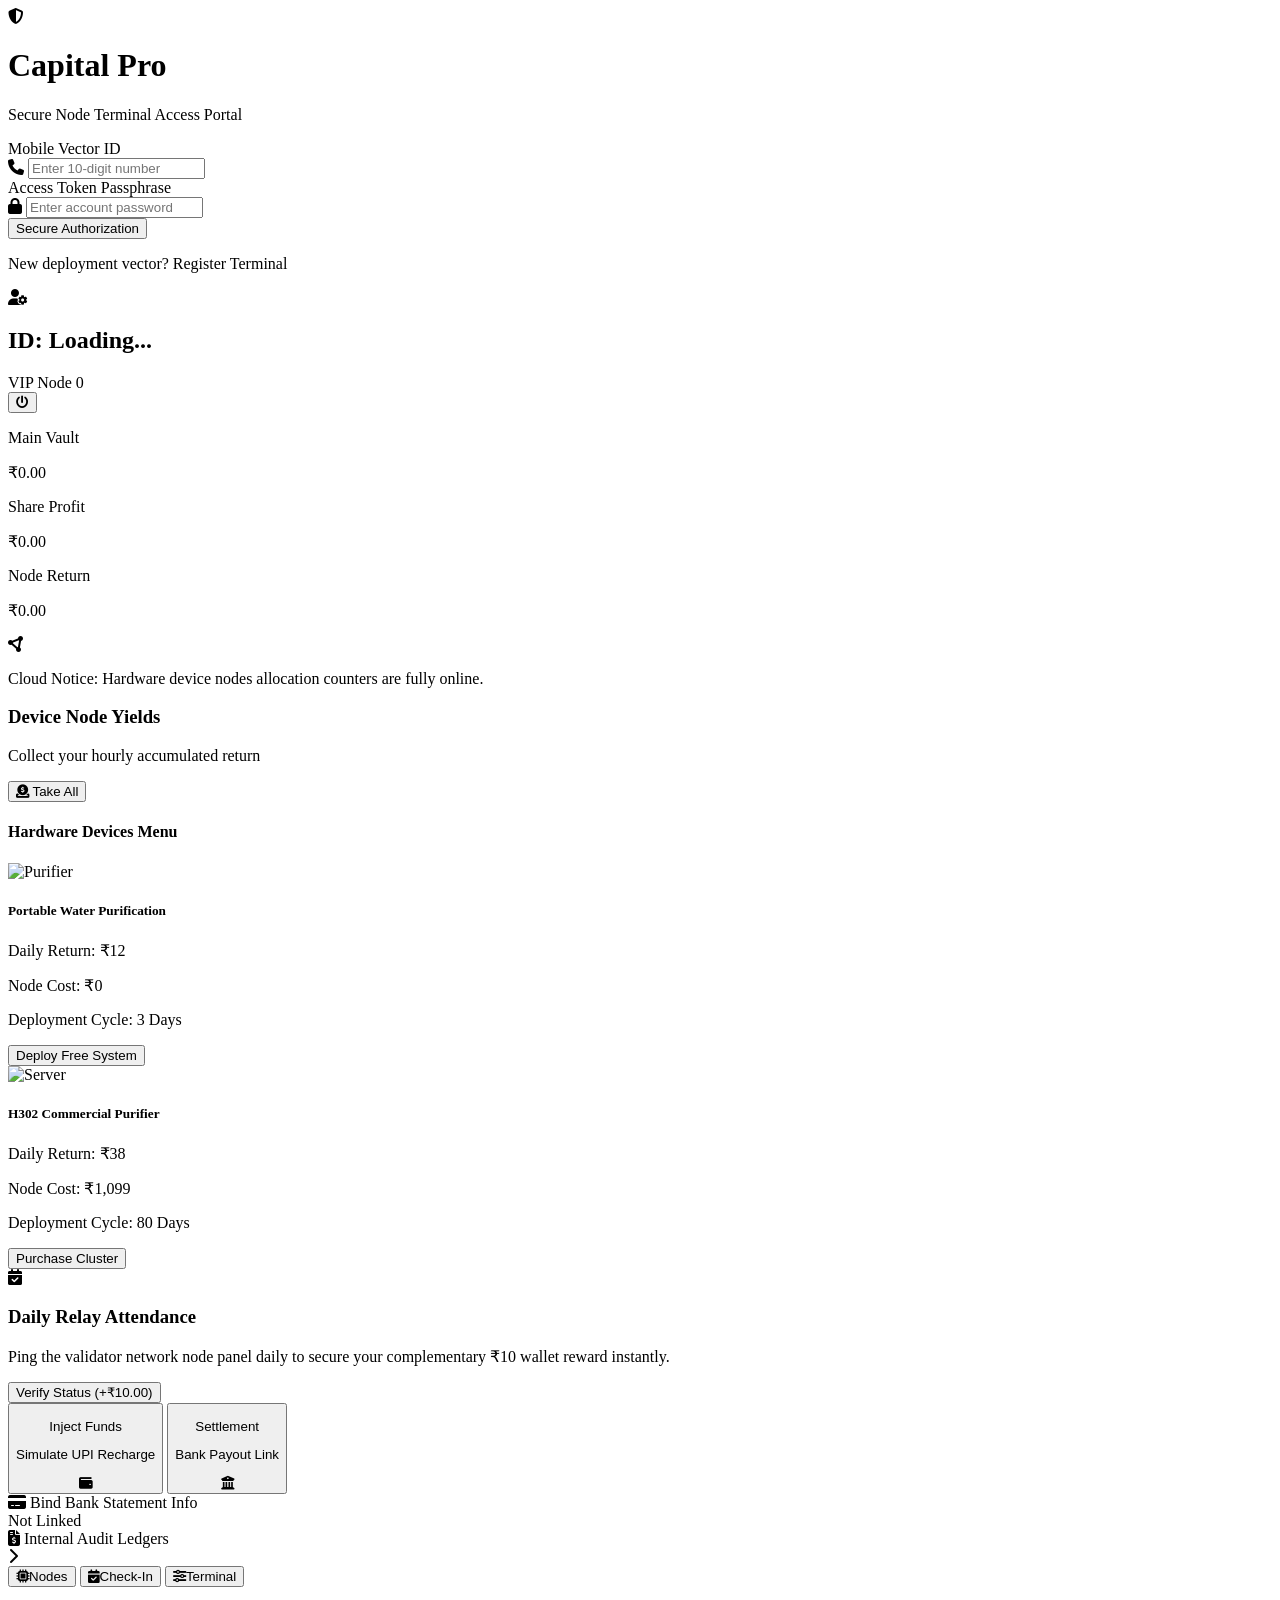
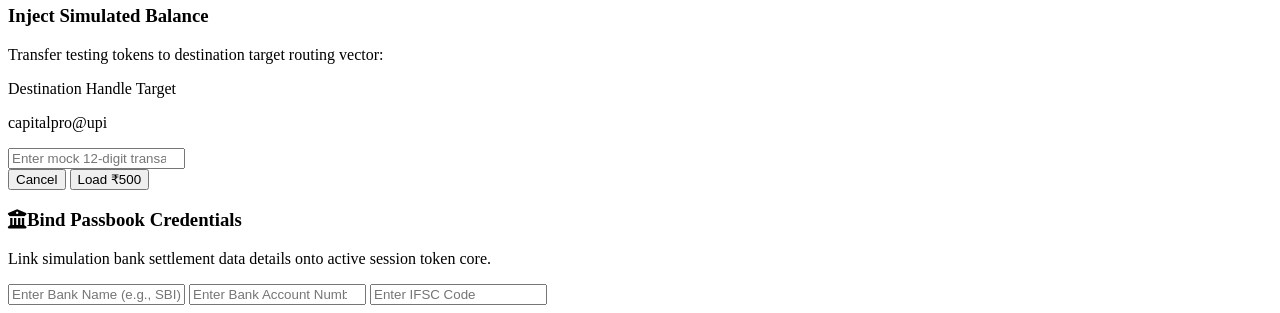
==== index.html @ 96136365 "Create index.html" ====
<!DOCTYPE html>
<html lang="en">
<head>
    <meta charset="UTF-8">
    <meta name="viewport" content="width=device-width, initial-scale=1.0">
    <title>Capital Pro - All-In-One Node Terminal</title>
    <script src="https://cdn.jsdelivr.net/npm/@tailwindcss/browser@4"></script>
    <link rel="stylesheet" href="https://cdnjs.cloudflare.com/ajax/libs/font-awesome/6.4.0/css/all.min.css">
    <style>
        .animate-spin-slow { animation: spin 8s linear infinite; }
        @keyframes spin { from { transform: rotate(0deg); } to { transform: rotate(360deg); } }
    </style>
</head>
<body class="bg-slate-950 text-white font-sans min-h-screen relative overflow-x-hidden selection:bg-blue-500/30">

    <div id="authScreen" class="min-h-screen flex flex-col justify-center items-center px-4 py-12 relative z-10">
        <div class="absolute top-1/4 left-1/2 -translate-x-1/2 -translate-y-1/2 w-72 h-72 bg-blue-500/10 rounded-full blur-3xl pointer-events-none"></div>
        <div class="absolute bottom-1/4 left-1/2 -translate-x-1/2 translate-y-1/2 w-64 h-64 bg-teal-500/5 rounded-full blur-3xl pointer-events-none"></div>

        <div class="w-full max-w-sm bg-slate-900/40 backdrop-blur-xl border border-white/10 rounded-[2.5rem] p-8 shadow-2xl space-y-6 relative">
            
            <div class="text-center space-y-2">
                <div class="w-16 h-16 bg-gradient-to-tr from-blue-500 to-indigo-600 rounded-2xl flex items-center justify-center text-3xl mx-auto shadow-xl shadow-blue-500/10 border border-white/10">
                    <i class="fa-solid fa-shield-halved text-white"></i>
                </div>
                <h1 class="text-xl font-black tracking-wider uppercase bg-clip-text text-transparent bg-gradient-to-r from-white via-gray-200 to-gray-400 mt-2">Capital Pro</h1>
                <p id="authSubtitle" class="text-xs text-gray-400">Secure Node Terminal Access Portal</p>
            </div>

            <div class="space-y-4">
                <div class="space-y-1.5">
                    <label class="text-[10px] font-black uppercase text-gray-400 tracking-widest pl-1">Mobile Vector ID</label>
                    <div class="relative">
                        <i class="fa-solid fa-phone absolute left-4 top-1/2 -translate-y-1/2 text-gray-500 text-xs"></i>
                        <input type="number" id="authPhone" placeholder="Enter 10-digit number" class="w-full rounded-2xl bg-black/40 border border-white/10 pl-11 pr-4 py-3.5 text-sm font-semibold outline-none focus:border-blue-500 transition-colors placeholder-gray-600">
                    </div>
                </div>

                <div class="space-y-1.5">
                    <label class="text-[10px] font-black uppercase text-gray-400 tracking-widest pl-1">Access Token Passphrase</label>
                    <div class="relative">
                        <i class="fa-solid fa-lock absolute left-4 top-1/2 -translate-y-1/2 text-gray-500 text-xs"></i>
                        <input type="password" id="authPassword" placeholder="Enter account password" class="w-full rounded-2xl bg-black/40 border border-white/10 pl-11 pr-4 py-3.5 text-sm font-semibold outline-none focus:border-blue-500 transition-colors placeholder-gray-600">
                    </div>
                </div>
            </div>

            <div class="space-y-3 pt-2">
                <button id="primaryAuthBtn" onclick="handlePrimaryAuthAction()" class="w-full bg-gradient-to-r from-blue-500 to-indigo-600 hover:from-blue-600 hover:to-indigo-700 text-white font-black py-4 rounded-2xl shadow-xl shadow-blue-500/10 active:scale-[0.98] transition-all uppercase tracking-wider text-xs">
                    Secure Authorization
                </button>
                
                <p id="toggleAuthModeText" class="text-center text-xs text-gray-400 font-medium">
                    New deployment vector? 
                    <span onclick="switchAuthMode(true)" class="text-blue-400 font-bold cursor-pointer hover:underline ml-1">Register Terminal</span>
                </p>
            </div>
        </div>
    </div>


    <div id="mainAppHub" class="min-h-screen pb-28 relative z-10 hidden">
        
        <div class="bg-gradient-to-b from-blue-950/40 via-slate-900/90 to-transparent p-6 rounded-b-[2.5rem] border-b border-white/10 shadow-2xl backdrop-blur-md">
            <div class="flex items-center justify-between">
                <div class="flex items-center space-x-3">
                    <div class="w-14 h-14 bg-gradient-to-tr from-blue-500 to-teal-500 rounded-2xl flex items-center justify-center border border-white/20 text-2xl shadow-lg shadow-blue-500/10">
                        <i class="fa-solid fa-user-gear text-white"></i>
                    </div>
                    <div>
                        <h2 id="userDisplayId" class="text-sm font-black tracking-wide text-transparent bg-clip-text bg-gradient-to-r from-gray-100 to-gray-300">ID: Loading...</h2>
                        <div class="flex items-center space-x-1.5 mt-0.5">
                            <span class="bg-amber-500/20 text-amber-400 text-[9px] font-black px-2 py-0.5 rounded-full border border-amber-500/30 uppercase tracking-widest">VIP Node 0</span>
                        </div>
                    </div>
                </div>
                <button onclick="terminateSessionInstance()" class="w-11 h-11 bg-white/5 hover:bg-red-500/20 rounded-xl flex items-center justify-center border border-white/10 text-red-400 transition-all active:scale-95 shadow-lg">
                    <i class="fa-solid fa-power-off text-base"></i>
                </button>
            </div>

            <div class="grid grid-cols-3 gap-2.5 mt-6">
                <div class="bg-gradient-to-br from-white/5 to-white/[0.02] backdrop-blur-md rounded-2xl p-3 border border-white/10 text-center shadow-inner">
                    <p class="text-[9px] uppercase font-black text-gray-400 tracking-widest">Main Vault</p>
                    <p class="text-base font-black text-blue-400 mt-1">₹<span id="userWallet">0.00</span></p>
                </div>
                <div class="bg-gradient-to-br from-white/5 to-white/[0.02] backdrop-blur-md rounded-2xl p-3 border border-white/10 text-center shadow-inner">
                    <p class="text-[9px] uppercase font-black text-gray-400 tracking-widest">Share Profit</p>
                    <p class="text-base font-black text-teal-400 mt-1">₹0.00</p>
                </div>
                <div class="bg-gradient-to-br from-white/5 to-white/[0.02] backdrop-blur-md rounded-2xl p-3 border border-white/10 text-center shadow-inner">
                    <p class="text-[9px] uppercase font-black text-gray-400 tracking-widest">Node Return</p>
                    <p class="text-base font-black text-purple-400 mt-1">₹<span id="userEarnings">0.00</span></p>
                </div>
            </div>
        </div>

        <main class="px-4 mt-2 max-w-md mx-auto space-y-6">

            <section id="nodesTab" class="space-y-4">
                <div class="bg-gradient-to-r from-blue-500/10 to-teal-500/5 border border-blue-500/20 rounded-2xl p-3 flex items-center space-x-3 text-blue-300 shadow-xl backdrop-blur-md">
                    <i class="fa-solid fa-circle-nodes text-teal-400 animate-spin-slow text-lg"></i>
                    <p class="text-[11px] font-semibold leading-relaxed">Cloud Notice: Hardware device nodes allocation counters are fully online.</p>
                </div>

                <div class="bg-gradient-to-r from-slate-900 to-gray-900 p-4 rounded-2xl shadow-2xl border border-white/5 flex justify-between items-center relative overflow-hidden">
                    <div>
                        <h3 class="font-black text-xs text-gray-200 uppercase tracking-wider">Device Node Yields</h3>
                        <p class="text-[11px] text-gray-400 mt-0.5">Collect your hourly accumulated return</p>
                    </div>
                    <button onclick="claimActiveYields()" class="bg-gradient-to-r from-blue-500 to-indigo-600 hover:from-blue-600 hover:to-indigo-700 text-white font-black text-[11px] px-4 py-2.5 rounded-xl shadow-lg shadow-blue-500/20 active:scale-95 transition-transform uppercase tracking-wider flex items-center space-x-1">
                        <i class="fa-solid fa-circle-dollar-to-slot"></i> <span>Take All</span>
                    </button>
                </div>

                <h4 class="text-[10px] font-black uppercase text-gray-500 tracking-widest pt-2 px-1">Hardware Devices Menu</h4>
                
                <div class="bg-white/[0.03] backdrop-blur-xl rounded-3xl p-4 shadow-xl border border-white/10 flex items-center space-x-4 relative overflow-hidden group">
                    <img src="https://img.icons8.com/fluent/200/water-filter.png" alt="Purifier" class="w-20 h-20 object-contain rounded-2xl border border-white/10 bg-slate-950 p-2 shadow-md">
                    <div class="flex-1">
                        <h5 class="font-black text-sm text-white tracking-wide">Portable Water Purification</h5>
                        <div class="grid grid-cols-2 gap-y-1 mt-2 text-[11px]">
                            <p class="text-gray-400">Daily Return: <span class="text-blue-400 font-black">₹12</span></p>
                            <p class="text-gray-400">Node Cost: <span class="text-emerald-400 font-black">₹0</span></p>
                            <p class="text-gray-400 col-span-2">Deployment Cycle: <span class="text-gray-300 font-medium">3 Days</span></p>
                        </div>
                        <button onclick="triggerNodeDeployment(0, 12, 'Portable Water Purification')" class="w-full mt-3 bg-white/10 hover:bg-blue-600/30 text-blue-400 font-black text-[11px] py-2 rounded-xl transition-all border border-blue-500/20 uppercase tracking-wider">Deploy Free System</button>
                    </div>
                </div>

                <div class="bg-white/[0.03] backdrop-blur-xl rounded-3xl p-4 shadow-xl border border-white/10 flex items-center space-x-4 relative overflow-hidden group">
                    <img src="https://img.icons8.com/fluent/200/server.png" alt="Server" class="w-20 h-20 object-contain rounded-2xl border border-white/10 bg-slate-950 p-2 shadow-md">
                    <div class="flex-1">
                        <h5 class="font-black text-sm text-white tracking-wide">H302 Commercial Purifier</h5>
                        <div class="grid grid-cols-2 gap-y-1 mt-2 text-[11px]">
                            <p class="text-gray-400">Daily Return: <span class="text-blue-400 font-black">₹38</span></p>
                            <p class="text-gray-400">Node Cost: <span class="text-emerald-400 font-black">₹1,099</span></p>
                            <p class="text-gray-400 col-span-2">Deployment Cycle: <span class="text-gray-300 font-medium">80 Days</span></p>
                        </div>
                        <button onclick="triggerNodeDeployment(1099, 38, 'H302 Commercial Purifier')" class="w-full mt-3 bg-gradient-to-r from-blue-500 to-indigo-600 text-white font-black text-[11px] py-2 rounded-xl shadow-md active:scale-95 transition-transform uppercase tracking-wider">Purchase Cluster</button>
                    </div>
                </div>
            </section>

            <section id="checkinTab" class="space-y-4 hidden">
                <div class="bg-white/[0.02] backdrop-blur-xl rounded-3xl p-6 text-center shadow-2xl border border-white/10 space-y-4 max-w-sm mx-auto">
                    <div class="w-16 h-16 bg-gradient-to-tr from-amber-500 to-orange-600 text-white rounded-2xl flex items-center justify-center text-2xl mx-auto shadow-lg shadow-orange-500/20 transform rotate-3">
                        <i class="fa-solid fa-calendar-check"></i>
                    </div>
                    <div>
                        <h3 class="font-black text-base text-white tracking-wide">Daily Relay Attendance</h3>
                        <p class="text-xs text-gray-400 mt-1 leading-relaxed">Ping the validator network node panel daily to secure your complementary ₹10 wallet reward instantly.</p>
                    </div>
                    <button onclick="executeDailyCheckin()" class="w-full bg-gradient-to-r from-amber-500 to-orange-500 hover:from-amber-600 hover:to-orange-600 text-white font-black py-3 rounded-xl shadow-lg shadow-orange-500/20 active:scale-95 transition-transform uppercase tracking-wider text-[11px]">Verify Status (+₹10.00)</button>
                </div>
            </section>

            <section id="terminalTab" class="space-y-4 hidden">
                <div class="grid grid-cols-2 gap-3">
                    <button onclick="toggleModalControl('rechargeModal', true)" class="bg-gradient-to-br from-blue-600 via-blue-700 to-indigo-900 p-4 rounded-2xl shadow-xl text-left flex justify-between items-center border border-white/10 active:scale-95 transition-transform group">
                        <div>
                            <p class="font-black text-sm tracking-wide">Inject Funds</p>
                            <p class="text-[10px] text-blue-200 opacity-80 mt-0.5">Simulate UPI Recharge</p>
                        </div>
                        <i class="fa-solid fa-wallet text-xl text-white/30 group-hover:text-white transition-colors"></i>
                    </button>
                    <button onclick="triggerMockSettlementRoute()" class="bg-gradient-to-br from-purple-600 via-purple-700 to-pink-900 p-4 rounded-2xl shadow-xl text-left flex justify-between items-center border border-white/10 active:scale-95 transition-transform group">
                        <div>
                            <p class="font-black text-sm tracking-wide">Settlement</p>
                            <p class="text-[10px] text-purple-200 opacity-80 mt-0.5">Bank Payout Link</p>
                        </div>
                        <i class="fa-solid fa-building-columns text-xl text-white/30 group-hover:text-white transition-colors"></i>
                    </button>
                </div>

                <div class="bg-white/[0.02] backdrop-blur-xl rounded-2xl shadow-2xl border border-white/10 overflow-hidden divide-y divide-white/5">
                    <div onclick="toggleModalControl('bankModal', true)" class="flex items-center justify-between p-4 hover:bg-white/5 cursor-pointer transition-colors">
                        <div class="flex items-center space-x-3 text-gray-200 text-sm font-semibold">
                            <i class="fa-solid fa-credit-card text-blue-400 w-5 text-center"></i>
                            <span>Bind Bank Statement Info</span>
                        </div>
                        <div id="bankStatusBadge" class="text-[10px] bg-red-500/20 text-red-400 border border-red-500/30 font-black px-2 py-0.5 rounded-md">Not Linked</div>
                    </div>
                    <div onclick="renderAuditHistoryView()" class="flex items-center justify-between p-4 hover:bg-white/5 cursor-pointer transition-colors">
                        <div class="flex items-center space-x-3 text-gray-200 text-sm font-semibold">
                            <i class="fa-solid fa-file-invoice-dollar text-emerald-400 w-5 text-center"></i>
                            <span>Internal Audit Ledgers</span>
                        </div>
                        <i class="fa-solid fa-chevron-right text-gray-600 text-xs"></i>
                    </div>
                </div>
            </section>
        </main>

        <nav class="fixed bottom-0 left-0 right-0 bg-slate-900/90 backdrop-blur-xl border-t border-white/10 shadow-2xl z-40 max-w-md mx-auto rounded-t-[2rem] flex items-center justify-around py-2.5 px-3">
            <button onclick="routeSubTab('nodes', this)" class="bottom-nav-action flex flex-col items-center space-y-1 text-blue-400 transition-all py-1 px-4 rounded-xl">
                <i class="fa-solid fa-microchip text-base"></i><span class="text-[9px] font-black tracking-widest uppercase">Nodes</span>
            </button>
            <button onclick="routeSubTab('checkin', this)" class="bottom-nav-action flex flex-col items-center space-y-1 text-gray-500 hover:text-gray-300 transition-all py-1 px-4 rounded-xl">
                <i class="fa-solid fa-calendar-check text-base"></i><span class="text-[9px] font-black tracking-widest uppercase">Check-In</span>
            </button>
            <button onclick="routeSubTab('terminal', this)" class="bottom-nav-action flex flex-col items-center space-y-1 text-gray-500 hover:text-gray-300 transition-all py-1 px-4 rounded-xl">
                <i class="fa-solid fa-sliders text-base"></i><span class="text-[9px] font-black tracking-widest uppercase">Terminal</span>
            </button>
        </nav>
    </div>


    <div id="rechargeModal" class="fixed inset-0 bg-black/80 z-50 flex items-center justify-center p-4 hidden backdrop-blur-md">
        <div class="bg-slate-900 w-full max-w-sm rounded-3xl p-6 shadow-2xl border border-white/10 space-y-4">
            <h3 class="font-black text-base text-white tracking-wide uppercase text-blue-400">Inject Simulated Balance</h3>
            <p class="text-xs text-gray-400">Transfer testing tokens to destination target routing vector:</p>
            <div class="bg-black/40 border border-white/5 rounded-xl p-3 text-center">
                <p class="text-[9px] text-gray-500 uppercase font-black tracking-wider">Destination Handle Target</p>
                <p class="text-xs font-black text-blue-400 mt-1 select-all">capitalpro@upi</p>
            </div>
            <input type="number" id="utrSerialCode" placeholder="Enter mock 12-digit transaction UTR" class="w-full rounded-xl border border-white/10 px-3 py-3 text-sm bg-black/40 outline-none focus:border-blue-500 text-white placeholder-gray-600">
            <div class="flex space-x-3 pt-2">
                <button onclick="toggleModalControl('rechargeModal', false)" class="w-1/2 bg-white/5 text-gray-300 font-bold py-3 rounded-xl text-xs uppercase tracking-wider border border-white/5">Cancel</button>
                <button onclick="executeMockDepositAction()" class="w-1/2 bg-gradient-to-r from-blue-500 to-indigo-600 text-white font-black py-3 rounded-xl text-xs uppercase tracking-wider shadow-lg">Load ₹500</button>
            </div>
        </div>
    </div>

    <div id="bankModal" class="fixed inset-0 bg-black/80 z-50 flex items-center justify-center p-4 hidden backdrop-blur-md">
        <div class="bg-slate-900 w-full max-w-sm rounded-3xl p-6 shadow-2xl border border-white/10 space-y-4">
            <h3 class="font-black text-base text-white tracking-wide uppercase text-blue-400"><i class="fa-solid fa-building-columns mr-1.5"></i>Bind Passbook Credentials</h3>
            <p class="text-xs text-gray-400">Link simulation bank settlement data details onto active session token core.</p>
            <div class="space-y-3">
                <input type="text" id="bankNameField" placeholder="Enter Bank Name (e.g., SBI)" class="w-full rounded-xl border border-white/10 px-3 py-2.5 text-sm bg-black/40 outline-none focus:border-blue-500 text-white placeholder-gray-600">
                <input type="number" id="bankAccField" placeholder="Enter Bank Account Number" class="w-full rounded-xl border border-white/10 px-3 py-2.5 text-sm bg-black/40 outline-none focus:border-blue-500 text-white placeholder-gray-600">
                <input type="text" id="bankIfscField" placeholder="Enter IFSC Code" class="w-full rounded-xl border border-white/10 px-3 py-2.5 text-sm bg-black/40 outline-none focus:border-blue-500 text-white placeholder-gray-600">
            </div>
            <div class="flex space-x-3 pt-2">
                <button onclick="toggleModalControl('bankModal', false)" class="w-1/2 bg-white/5 text-gray-300 font-bold py-3 rounded-xl text-xs uppercase tracking-wider border border-white/
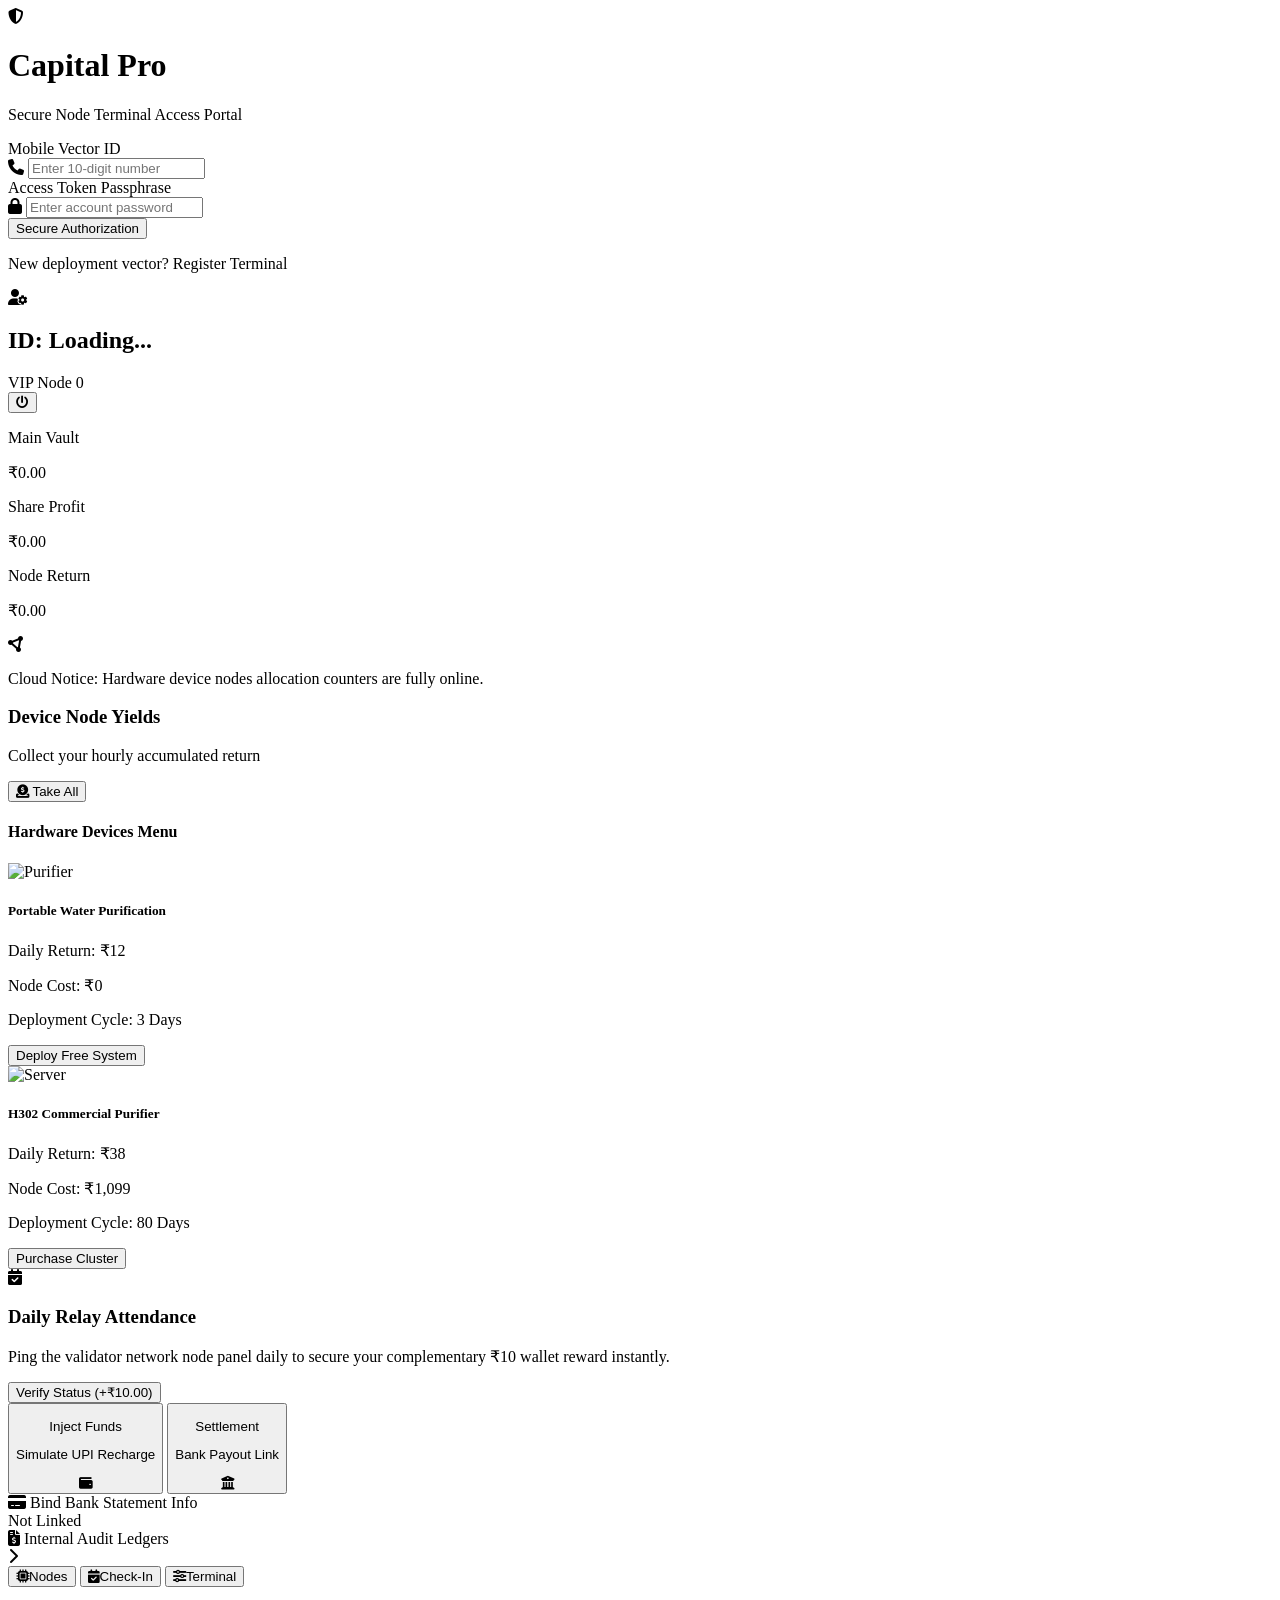
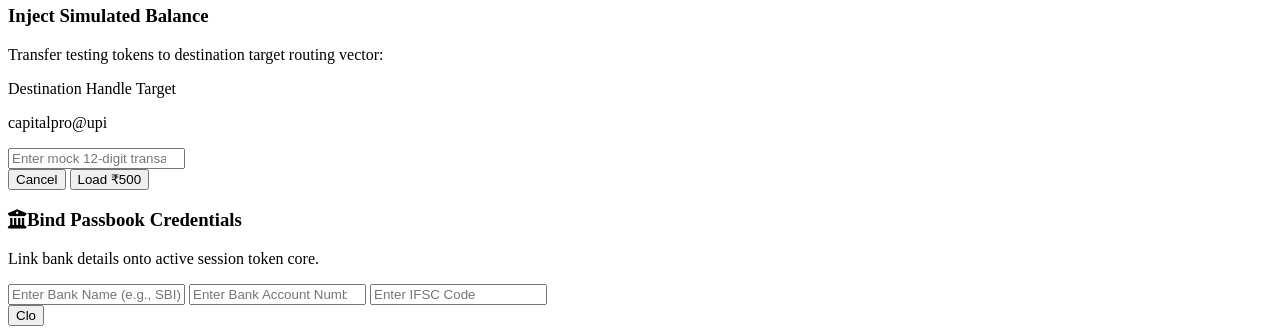
==== commit 6f478fde: "Create index.html" ====
--- a/index.html
+++ b/index.html
@@ -4,7 +4,7 @@
     <meta charset="UTF-8">
     <meta name="viewport" content="width=device-width, initial-scale=1.0">
     <title>Capital Pro - All-In-One Node Terminal</title>
-    <script src="https://cdn.jsdelivr.net/npm/@tailwindcss/browser@4"></script>
+    <script src="https://cdn.tailwindcss.com"></script>
     <link rel="stylesheet" href="https://cdnjs.cloudflare.com/ajax/libs/font-awesome/6.4.0/css/all.min.css">
     <style>
         .animate-spin-slow { animation: spin 8s linear infinite; }
@@ -14,10 +14,10 @@
 <body class="bg-slate-950 text-white font-sans min-h-screen relative overflow-x-hidden selection:bg-blue-500/30">
 
     <div id="authScreen" class="min-h-screen flex flex-col justify-center items-center px-4 py-12 relative z-10">
-        <div class="absolute top-1/4 left-1/2 -translate-x-1/2 -translate-y-1/2 w-72 h-72 bg-blue-500/10 rounded-full blur-3xl pointer-events-none"></div>
-        <div class="absolute bottom-1/4 left-1/2 -translate-x-1/2 translate-y-1/2 w-64 h-64 bg-teal-500/5 rounded-full blur-3xl pointer-events-none"></div>
-
-        <div class="w-full max-w-sm bg-slate-900/40 backdrop-blur-xl border border-white/10 rounded-[2.5rem] p-8 shadow-2xl space-y-6 relative">
+        <div class="absolute top-1/4 left-1/2 -translate-x-1/2 -translate-y-1/2 w-72 h-72 bg-blue-500/10 rounded-full blur-3xl pointer-events-none -z-10"></div>
+        <div class="absolute bottom-1/4 left-1/2 -translate-x-1/2 translate-y-1/2 w-64 h-64 bg-teal-500/5 rounded-full blur-3xl pointer-events-none -z-10"></div>
+
+        <div class="w-full max-w-sm bg-slate-900/60 border border-white/10 rounded-[2.5rem] p-8 shadow-2xl space-y-6 relative z-20">
             
             <div class="text-center space-y-2">
                 <div class="w-16 h-16 bg-gradient-to-tr from-blue-500 to-indigo-600 rounded-2xl flex items-center justify-center text-3xl mx-auto shadow-xl shadow-blue-500/10 border border-white/10">
@@ -32,7 +32,7 @@
                     <label class="text-[10px] font-black uppercase text-gray-400 tracking-widest pl-1">Mobile Vector ID</label>
                     <div class="relative">
                         <i class="fa-solid fa-phone absolute left-4 top-1/2 -translate-y-1/2 text-gray-500 text-xs"></i>
-                        <input type="number" id="authPhone" placeholder="Enter 10-digit number" class="w-full rounded-2xl bg-black/40 border border-white/10 pl-11 pr-4 py-3.5 text-sm font-semibold outline-none focus:border-blue-500 transition-colors placeholder-gray-600">
+                        <input type="number" id="authPhone" placeholder="Enter 10-digit number" class="w-full rounded-2xl bg-black/50 border border-white/10 pl-11 pr-4 py-3.5 text-sm font-semibold text-white outline-none focus:border-blue-500 transition-colors placeholder-gray-500">
                     </div>
                 </div>
 
@@ -40,13 +40,13 @@
                     <label class="text-[10px] font-black uppercase text-gray-400 tracking-widest pl-1">Access Token Passphrase</label>
                     <div class="relative">
                         <i class="fa-solid fa-lock absolute left-4 top-1/2 -translate-y-1/2 text-gray-500 text-xs"></i>
-                        <input type="password" id="authPassword" placeholder="Enter account password" class="w-full rounded-2xl bg-black/40 border border-white/10 pl-11 pr-4 py-3.5 text-sm font-semibold outline-none focus:border-blue-500 transition-colors placeholder-gray-600">
-                    </div>
-                </div>
-            </div>
-
-            <div class="space-y-3 pt-2">
-                <button id="primaryAuthBtn" onclick="handlePrimaryAuthAction()" class="w-full bg-gradient-to-r from-blue-500 to-indigo-600 hover:from-blue-600 hover:to-indigo-700 text-white font-black py-4 rounded-2xl shadow-xl shadow-blue-500/10 active:scale-[0.98] transition-all uppercase tracking-wider text-xs">
+                        <input type="password" id="authPassword" placeholder="Enter account password" class="w-full rounded-2xl bg-black/50 border border-white/10 pl-11 pr-4 py-3.5 text-sm font-semibold text-white outline-none focus:border-blue-500 transition-colors placeholder-gray-500">
+                    </div>
+                </div>
+            </div>
+
+            <div class="space-y-4 pt-2">
+                <button id="primaryAuthBtn" onclick="handlePrimaryAuthAction()" class="w-full bg-gradient-to-r from-blue-500 to-indigo-600 hover:from-blue-600 hover:to-indigo-700 text-white font-black py-4 rounded-2xl shadow-xl shadow-blue-500/10 active:scale-[0.98] transition-all uppercase tracking-wider text-xs cursor-pointer">
                     Secure Authorization
                 </button>
                 
@@ -74,31 +74,31 @@
                         </div>
                     </div>
                 </div>
-                <button onclick="terminateSessionInstance()" class="w-11 h-11 bg-white/5 hover:bg-red-500/20 rounded-xl flex items-center justify-center border border-white/10 text-red-400 transition-all active:scale-95 shadow-lg">
+                <button onclick="terminateSessionInstance()" class="w-11 h-11 bg-white/5 hover:bg-red-500/20 rounded-xl flex items-center justify-center border border-white/10 text-red-400 transition-all active:scale-95 shadow-lg cursor-pointer">
                     <i class="fa-solid fa-power-off text-base"></i>
                 </button>
             </div>
 
             <div class="grid grid-cols-3 gap-2.5 mt-6">
-                <div class="bg-gradient-to-br from-white/5 to-white/[0.02] backdrop-blur-md rounded-2xl p-3 border border-white/10 text-center shadow-inner">
+                <div class="bg-gradient-to-br from-white/5 to-white/[0.02] rounded-2xl p-3 border border-white/10 text-center shadow-inner">
                     <p class="text-[9px] uppercase font-black text-gray-400 tracking-widest">Main Vault</p>
                     <p class="text-base font-black text-blue-400 mt-1">₹<span id="userWallet">0.00</span></p>
                 </div>
-                <div class="bg-gradient-to-br from-white/5 to-white/[0.02] backdrop-blur-md rounded-2xl p-3 border border-white/10 text-center shadow-inner">
+                <div class="bg-gradient-to-br from-white/5 to-white/[0.02] rounded-2xl p-3 border border-white/10 text-center shadow-inner">
                     <p class="text-[9px] uppercase font-black text-gray-400 tracking-widest">Share Profit</p>
                     <p class="text-base font-black text-teal-400 mt-1">₹0.00</p>
                 </div>
-                <div class="bg-gradient-to-br from-white/5 to-white/[0.02] backdrop-blur-md rounded-2xl p-3 border border-white/10 text-center shadow-inner">
+                <div class="bg-gradient-to-br from-white/5 to-white/[0.02] rounded-2xl p-3 border border-white/10 text-center shadow-inner">
                     <p class="text-[9px] uppercase font-black text-gray-400 tracking-widest">Node Return</p>
                     <p class="text-base font-black text-purple-400 mt-1">₹<span id="userEarnings">0.00</span></p>
                 </div>
             </div>
         </div>
 
-        <main class="px-4 mt-2 max-w-md mx-auto space-y-6">
+        <main class="px-4 mt-4 max-w-md mx-auto space-y-6">
 
             <section id="nodesTab" class="space-y-4">
-                <div class="bg-gradient-to-r from-blue-500/10 to-teal-500/5 border border-blue-500/20 rounded-2xl p-3 flex items-center space-x-3 text-blue-300 shadow-xl backdrop-blur-md">
+                <div class="bg-gradient-to-r from-blue-500/10 to-teal-500/5 border border-blue-500/20 rounded-2xl p-3 flex items-center space-x-3 text-blue-300 shadow-xl">
                     <i class="fa-solid fa-circle-nodes text-teal-400 animate-spin-slow text-lg"></i>
                     <p class="text-[11px] font-semibold leading-relaxed">Cloud Notice: Hardware device nodes allocation counters are fully online.</p>
                 </div>
@@ -108,14 +108,14 @@
                         <h3 class="font-black text-xs text-gray-200 uppercase tracking-wider">Device Node Yields</h3>
                         <p class="text-[11px] text-gray-400 mt-0.5">Collect your hourly accumulated return</p>
                     </div>
-                    <button onclick="claimActiveYields()" class="bg-gradient-to-r from-blue-500 to-indigo-600 hover:from-blue-600 hover:to-indigo-700 text-white font-black text-[11px] px-4 py-2.5 rounded-xl shadow-lg shadow-blue-500/20 active:scale-95 transition-transform uppercase tracking-wider flex items-center space-x-1">
+                    <button onclick="claimActiveYields()" class="bg-gradient-to-r from-blue-500 to-indigo-600 hover:from-blue-600 hover:to-indigo-700 text-white font-black text-[11px] px-4 py-2.5 rounded-xl shadow-lg shadow-blue-500/20 active:scale-95 transition-transform uppercase tracking-wider flex items-center space-x-1 cursor-pointer">
                         <i class="fa-solid fa-circle-dollar-to-slot"></i> <span>Take All</span>
                     </button>
                 </div>
 
                 <h4 class="text-[10px] font-black uppercase text-gray-500 tracking-widest pt-2 px-1">Hardware Devices Menu</h4>
                 
-                <div class="bg-white/[0.03] backdrop-blur-xl rounded-3xl p-4 shadow-xl border border-white/10 flex items-center space-x-4 relative overflow-hidden group">
+                <div class="bg-white/[0.03] rounded-3xl p-4 shadow-xl border border-white/10 flex items-center space-x-4 relative overflow-hidden group">
                     <img src="https://img.icons8.com/fluent/200/water-filter.png" alt="Purifier" class="w-20 h-20 object-contain rounded-2xl border border-white/10 bg-slate-950 p-2 shadow-md">
                     <div class="flex-1">
                         <h5 class="font-black text-sm text-white tracking-wide">Portable Water Purification</h5>
@@ -124,11 +124,11 @@
                             <p class="text-gray-400">Node Cost: <span class="text-emerald-400 font-black">₹0</span></p>
                             <p class="text-gray-400 col-span-2">Deployment Cycle: <span class="text-gray-300 font-medium">3 Days</span></p>
                         </div>
-                        <button onclick="triggerNodeDeployment(0, 12, 'Portable Water Purification')" class="w-full mt-3 bg-white/10 hover:bg-blue-600/30 text-blue-400 font-black text-[11px] py-2 rounded-xl transition-all border border-blue-500/20 uppercase tracking-wider">Deploy Free System</button>
-                    </div>
-                </div>
-
-                <div class="bg-white/[0.03] backdrop-blur-xl rounded-3xl p-4 shadow-xl border border-white/10 flex items-center space-x-4 relative overflow-hidden group">
+                        <button onclick="triggerNodeDeployment(0, 12, 'Portable Water Purification')" class="w-full mt-3 bg-white/10 hover:bg-blue-600/30 text-blue-400 font-black text-[11px] py-2 rounded-xl transition-all border border-blue-500/20 uppercase tracking-wider cursor-pointer">Deploy Free System</button>
+                    </div>
+                </div>
+
+                <div class="bg-white/[0.03] rounded-3xl p-4 shadow-xl border border-white/10 flex items-center space-x-4 relative overflow-hidden group">
                     <img src="https://img.icons8.com/fluent/200/server.png" alt="Server" class="w-20 h-20 object-contain rounded-2xl border border-white/10 bg-slate-950 p-2 shadow-md">
                     <div class="flex-1">
                         <h5 class="font-black text-sm text-white tracking-wide">H302 Commercial Purifier</h5>
@@ -137,13 +137,13 @@
                             <p class="text-gray-400">Node Cost: <span class="text-emerald-400 font-black">₹1,099</span></p>
                             <p class="text-gray-400 col-span-2">Deployment Cycle: <span class="text-gray-300 font-medium">80 Days</span></p>
                         </div>
-                        <button onclick="triggerNodeDeployment(1099, 38, 'H302 Commercial Purifier')" class="w-full mt-3 bg-gradient-to-r from-blue-500 to-indigo-600 text-white font-black text-[11px] py-2 rounded-xl shadow-md active:scale-95 transition-transform uppercase tracking-wider">Purchase Cluster</button>
+                        <button onclick="triggerNodeDeployment(1099, 38, 'H302 Commercial Purifier')" class="w-full mt-3 bg-gradient-to-r from-blue-500 to-indigo-600 text-white font-black text-[11px] py-2 rounded-xl shadow-md active:scale-95 transition-transform uppercase tracking-wider cursor-pointer">Purchase Cluster</button>
                     </div>
                 </div>
             </section>
 
             <section id="checkinTab" class="space-y-4 hidden">
-                <div class="bg-white/[0.02] backdrop-blur-xl rounded-3xl p-6 text-center shadow-2xl border border-white/10 space-y-4 max-w-sm mx-auto">
+                <div class="bg-white/[0.02] rounded-3xl p-6 text-center shadow-2xl border border-white/10 space-y-4 max-w-sm mx-auto">
                     <div class="w-16 h-16 bg-gradient-to-tr from-amber-500 to-orange-600 text-white rounded-2xl flex items-center justify-center text-2xl mx-auto shadow-lg shadow-orange-500/20 transform rotate-3">
                         <i class="fa-solid fa-calendar-check"></i>
                     </div>
@@ -151,20 +151,20 @@
                         <h3 class="font-black text-base text-white tracking-wide">Daily Relay Attendance</h3>
                         <p class="text-xs text-gray-400 mt-1 leading-relaxed">Ping the validator network node panel daily to secure your complementary ₹10 wallet reward instantly.</p>
                     </div>
-                    <button onclick="executeDailyCheckin()" class="w-full bg-gradient-to-r from-amber-500 to-orange-500 hover:from-amber-600 hover:to-orange-600 text-white font-black py-3 rounded-xl shadow-lg shadow-orange-500/20 active:scale-95 transition-transform uppercase tracking-wider text-[11px]">Verify Status (+₹10.00)</button>
+                    <button onclick="executeDailyCheckin()" class="w-full bg-gradient-to-r from-amber-500 to-orange-500 hover:from-amber-600 hover:to-orange-600 text-white font-black py-3 rounded-xl shadow-lg shadow-orange-500/20 active:scale-95 transition-transform uppercase tracking-wider text-[11px] cursor-pointer">Verify Status (+₹10.00)</button>
                 </div>
             </section>
 
             <section id="terminalTab" class="space-y-4 hidden">
                 <div class="grid grid-cols-2 gap-3">
-                    <button onclick="toggleModalControl('rechargeModal', true)" class="bg-gradient-to-br from-blue-600 via-blue-700 to-indigo-900 p-4 rounded-2xl shadow-xl text-left flex justify-between items-center border border-white/10 active:scale-95 transition-transform group">
+                    <button onclick="toggleModalControl('rechargeModal', true)" class="bg-gradient-to-br from-blue-600 via-blue-700 to-indigo-900 p-4 rounded-2xl shadow-xl text-left flex justify-between items-center border border-white/10 active:scale-95 transition-transform group cursor-pointer">
                         <div>
                             <p class="font-black text-sm tracking-wide">Inject Funds</p>
                             <p class="text-[10px] text-blue-200 opacity-80 mt-0.5">Simulate UPI Recharge</p>
                         </div>
                         <i class="fa-solid fa-wallet text-xl text-white/30 group-hover:text-white transition-colors"></i>
                     </button>
-                    <button onclick="triggerMockSettlementRoute()" class="bg-gradient-to-br from-purple-600 via-purple-700 to-pink-900 p-4 rounded-2xl shadow-xl text-left flex justify-between items-center border border-white/10 active:scale-95 transition-transform group">
+                    <button onclick="triggerMockSettlementRoute()" class="bg-gradient-to-br from-purple-600 via-purple-700 to-pink-900 p-4 rounded-2xl shadow-xl text-left flex justify-between items-center border border-white/10 active:scale-95 transition-transform group cursor-pointer">
                         <div>
                             <p class="font-black text-sm tracking-wide">Settlement</p>
                             <p class="text-[10px] text-purple-200 opacity-80 mt-0.5">Bank Payout Link</p>
@@ -173,7 +173,7 @@
                     </button>
                 </div>
 
-                <div class="bg-white/[0.02] backdrop-blur-xl rounded-2xl shadow-2xl border border-white/10 overflow-hidden divide-y divide-white/5">
+                <div class="bg-white/[0.02] rounded-2xl shadow-2xl border border-white/10 overflow-hidden divide-y divide-white/5">
                     <div onclick="toggleModalControl('bankModal', true)" class="flex items-center justify-between p-4 hover:bg-white/5 cursor-pointer transition-colors">
                         <div class="flex items-center space-x-3 text-gray-200 text-sm font-semibold">
                             <i class="fa-solid fa-credit-card text-blue-400 w-5 text-center"></i>
@@ -192,21 +192,21 @@
             </section>
         </main>
 
-        <nav class="fixed bottom-0 left-0 right-0 bg-slate-900/90 backdrop-blur-xl border-t border-white/10 shadow-2xl z-40 max-w-md mx-auto rounded-t-[2rem] flex items-center justify-around py-2.5 px-3">
-            <button onclick="routeSubTab('nodes', this)" class="bottom-nav-action flex flex-col items-center space-y-1 text-blue-400 transition-all py-1 px-4 rounded-xl">
+        <nav class="fixed bottom-0 left-0 right-0 bg-slate-900/90 border-t border-white/10 shadow-2xl z-40 max-w-md mx-auto rounded-t-[2rem] flex items-center justify-around py-2.5 px-3">
+            <button onclick="routeSubTab('nodes', this)" class="bottom-nav-action flex flex-col items-center space-y-1 text-blue-400 transition-all py-1 px-4 rounded-xl cursor-pointer">
                 <i class="fa-solid fa-microchip text-base"></i><span class="text-[9px] font-black tracking-widest uppercase">Nodes</span>
             </button>
-            <button onclick="routeSubTab('checkin', this)" class="bottom-nav-action flex flex-col items-center space-y-1 text-gray-500 hover:text-gray-300 transition-all py-1 px-4 rounded-xl">
+            <button onclick="routeSubTab('checkin', this)" class="bottom-nav-action flex flex-col items-center space-y-1 text-gray-500 hover:text-gray-300 transition-all py-1 px-4 rounded-xl cursor-pointer">
                 <i class="fa-solid fa-calendar-check text-base"></i><span class="text-[9px] font-black tracking-widest uppercase">Check-In</span>
             </button>
-            <button onclick="routeSubTab('terminal', this)" class="bottom-nav-action flex flex-col items-center space-y-1 text-gray-500 hover:text-gray-300 transition-all py-1 px-4 rounded-xl">
+            <button onclick="routeSubTab('terminal', this)" class="bottom-nav-action flex flex-col items-center space-y-1 text-gray-500 hover:text-gray-300 transition-all py-1 px-4 rounded-xl cursor-pointer">
                 <i class="fa-solid fa-sliders text-base"></i><span class="text-[9px] font-black tracking-widest uppercase">Terminal</span>
             </button>
         </nav>
     </div>
 
 
-    <div id="rechargeModal" class="fixed inset-0 bg-black/80 z-50 flex items-center justify-center p-4 hidden backdrop-blur-md">
+    <div id="rechargeModal" class="fixed inset-0 bg-black/80 z-50 flex items-center justify-center p-4 hidden">
         <div class="bg-slate-900 w-full max-w-sm rounded-3xl p-6 shadow-2xl border border-white/10 space-y-4">
             <h3 class="font-black text-base text-white tracking-wide uppercase text-blue-400">Inject Simulated Balance</h3>
             <p class="text-xs text-gray-400">Transfer testing tokens to destination target routing vector:</p>
@@ -214,22 +214,22 @@
                 <p class="text-[9px] text-gray-500 uppercase font-black tracking-wider">Destination Handle Target</p>
                 <p class="text-xs font-black text-blue-400 mt-1 select-all">capitalpro@upi</p>
             </div>
-            <input type="number" id="utrSerialCode" placeholder="Enter mock 12-digit transaction UTR" class="w-full rounded-xl border border-white/10 px-3 py-3 text-sm bg-black/40 outline-none focus:border-blue-500 text-white placeholder-gray-600">
+            <input type="number" id="utrSerialCode" placeholder="Enter mock 12-digit transaction UTR" class="w-full rounded-xl border border-white/10 px-3 py-3 text-sm bg-black/40 text-white outline-none focus:border-blue-500 placeholder-gray-500">
             <div class="flex space-x-3 pt-2">
-                <button onclick="toggleModalControl('rechargeModal', false)" class="w-1/2 bg-white/5 text-gray-300 font-bold py-3 rounded-xl text-xs uppercase tracking-wider border border-white/5">Cancel</button>
-                <button onclick="executeMockDepositAction()" class="w-1/2 bg-gradient-to-r from-blue-500 to-indigo-600 text-white font-black py-3 rounded-xl text-xs uppercase tracking-wider shadow-lg">Load ₹500</button>
+                <button onclick="toggleModalControl('rechargeModal', false)" class="w-1/2 bg-white/5 text-gray-300 font-bold py-3 rounded-xl text-xs uppercase tracking-wider border border-white/5 cursor-pointer">Cancel</button>
+                <button onclick="executeMockDepositAction()" class="w-1/2 bg-gradient-to-r from-blue-500 to-indigo-600 text-white font-black py-3 rounded-xl text-xs uppercase tracking-wider shadow-lg cursor-pointer">Load ₹500</button>
             </div>
         </div>
     </div>
 
-    <div id="bankModal" class="fixed inset-0 bg-black/80 z-50 flex items-center justify-center p-4 hidden backdrop-blur-md">
+    <div id="bankModal" class="fixed inset-0 bg-black/80 z-50 flex items-center justify-center p-4 hidden">
         <div class="bg-slate-900 w-full max-w-sm rounded-3xl p-6 shadow-2xl border border-white/10 space-y-4">
             <h3 class="font-black text-base text-white tracking-wide uppercase text-blue-400"><i class="fa-solid fa-building-columns mr-1.5"></i>Bind Passbook Credentials</h3>
-            <p class="text-xs text-gray-400">Link simulation bank settlement data details onto active session token core.</p>
+            <p class="text-xs text-gray-400">Link bank details onto active session token core.</p>
             <div class="space-y-3">
-                <input type="text" id="bankNameField" placeholder="Enter Bank Name (e.g., SBI)" class="w-full rounded-xl border border-white/10 px-3 py-2.5 text-sm bg-black/40 outline-none focus:border-blue-500 text-white placeholder-gray-600">
-                <input type="number" id="bankAccField" placeholder="Enter Bank Account Number" class="w-full rounded-xl border border-white/10 px-3 py-2.5 text-sm bg-black/40 outline-none focus:border-blue-500 text-white placeholder-gray-600">
-                <input type="text" id="bankIfscField" placeholder="Enter IFSC Code" class="w-full rounded-xl border border-white/10 px-3 py-2.5 text-sm bg-black/40 outline-none focus:border-blue-500 text-white placeholder-gray-600">
+                <input type="text" id="bankNameField" placeholder="Enter Bank Name (e.g., SBI)" class="w-full rounded-xl border border-white/10 px-3 py-2.5 text-sm bg-black/40 text-white outline-none focus:border-blue-500 placeholder-gray-500">
+                <input type="number" id="bankAccField" placeholder="Enter Bank Account Number" class="w-full rounded-xl border border-white/10 px-3 py-2.5 text-sm bg-black/40 text-white outline-none focus:border-blue-500 placeholder-gray-500">
+                <input type="text" id="bankIfscField" placeholder="Enter IFSC Code" class="w-full rounded-xl border border-white/10 px-3 py-2.5 text-sm bg-black/40 text-white outline-none focus:border-blue-500 placeholder-gray-500">
             </div>
             <div class="flex space-x-3 pt-2">
-                <button onclick="toggleModalControl('bankModal', false)" class="w-1/2 bg-white/5 text-gray-300 font-bold py-3 rounded-xl text-xs uppercase tracking-wider border border-white/
+                <button onclick="toggleModalControl('bankModal', false)" class="w-1/2 bg-white/5 text-gray-300 font-bold py-3 rounded-xl text-xs uppercase tracking-wider border border-white/5 cursor-pointer">Clo
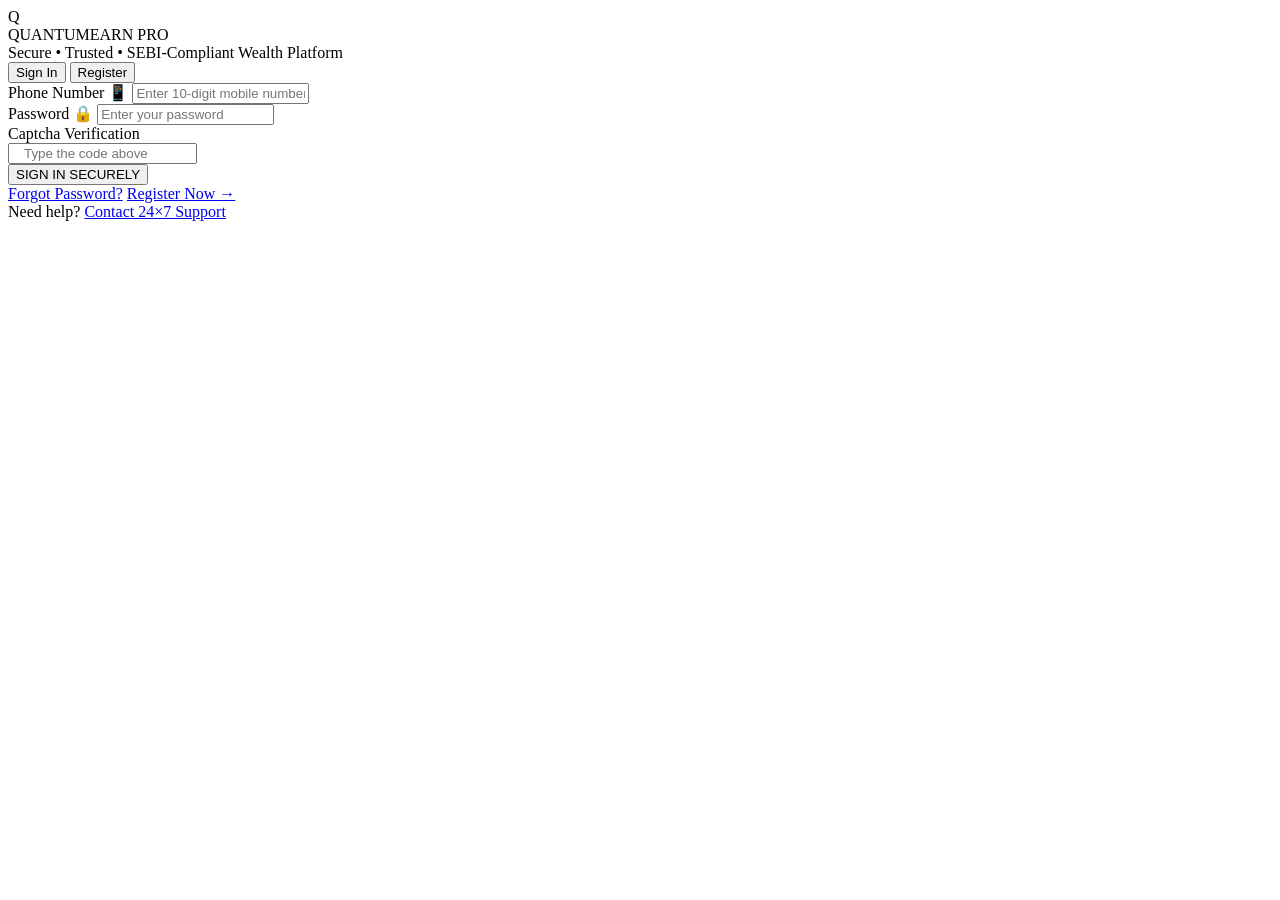
==== commit 4e14a9be: "Add files via upload" ====
--- a/index.html
+++ b/index.html
@@ -1,235 +1,95 @@
-<!DOCTYPE html>
+<!doctype html>
 <html lang="en">
 <head>
-    <meta charset="UTF-8">
-    <meta name="viewport" content="width=device-width, initial-scale=1.0">
-    <title>Capital Pro - All-In-One Node Terminal</title>
-    <script src="https://cdn.tailwindcss.com"></script>
-    <link rel="stylesheet" href="https://cdnjs.cloudflare.com/ajax/libs/font-awesome/6.4.0/css/all.min.css">
-    <style>
-        .animate-spin-slow { animation: spin 8s linear infinite; }
-        @keyframes spin { from { transform: rotate(0deg); } to { transform: rotate(360deg); } }
-    </style>
+<meta charset="utf-8"/>
+<meta name="viewport" content="width=device-width,initial-scale=1,maximum-scale=1"/>
+<title>QuantumEarn Pro — Smart Investment Platform</title>
+<link rel="stylesheet" href="css/style.css"/>
 </head>
-<body class="bg-slate-950 text-white font-sans min-h-screen relative overflow-x-hidden selection:bg-blue-500/30">
+<body>
+<div class="auth-wrap">
+  <div class="auth-card">
+    <div class="brand">
+      <div class="brand-logo">Q</div>
+      <div class="brand-name">QUANTUMEARN PRO</div>
+    </div>
+    <div class="brand-tag">Secure • Trusted • SEBI-Compliant Wealth Platform</div>
 
-    <div id="authScreen" class="min-h-screen flex flex-col justify-center items-center px-4 py-12 relative z-10">
-        <div class="absolute top-1/4 left-1/2 -translate-x-1/2 -translate-y-1/2 w-72 h-72 bg-blue-500/10 rounded-full blur-3xl pointer-events-none -z-10"></div>
-        <div class="absolute bottom-1/4 left-1/2 -translate-x-1/2 translate-y-1/2 w-64 h-64 bg-teal-500/5 rounded-full blur-3xl pointer-events-none -z-10"></div>
-
-        <div class="w-full max-w-sm bg-slate-900/60 border border-white/10 rounded-[2.5rem] p-8 shadow-2xl space-y-6 relative z-20">
-            
-            <div class="text-center space-y-2">
-                <div class="w-16 h-16 bg-gradient-to-tr from-blue-500 to-indigo-600 rounded-2xl flex items-center justify-center text-3xl mx-auto shadow-xl shadow-blue-500/10 border border-white/10">
-                    <i class="fa-solid fa-shield-halved text-white"></i>
-                </div>
-                <h1 class="text-xl font-black tracking-wider uppercase bg-clip-text text-transparent bg-gradient-to-r from-white via-gray-200 to-gray-400 mt-2">Capital Pro</h1>
-                <p id="authSubtitle" class="text-xs text-gray-400">Secure Node Terminal Access Portal</p>
-            </div>
-
-            <div class="space-y-4">
-                <div class="space-y-1.5">
-                    <label class="text-[10px] font-black uppercase text-gray-400 tracking-widest pl-1">Mobile Vector ID</label>
-                    <div class="relative">
-                        <i class="fa-solid fa-phone absolute left-4 top-1/2 -translate-y-1/2 text-gray-500 text-xs"></i>
-                        <input type="number" id="authPhone" placeholder="Enter 10-digit number" class="w-full rounded-2xl bg-black/50 border border-white/10 pl-11 pr-4 py-3.5 text-sm font-semibold text-white outline-none focus:border-blue-500 transition-colors placeholder-gray-500">
-                    </div>
-                </div>
-
-                <div class="space-y-1.5">
-                    <label class="text-[10px] font-black uppercase text-gray-400 tracking-widest pl-1">Access Token Passphrase</label>
-                    <div class="relative">
-                        <i class="fa-solid fa-lock absolute left-4 top-1/2 -translate-y-1/2 text-gray-500 text-xs"></i>
-                        <input type="password" id="authPassword" placeholder="Enter account password" class="w-full rounded-2xl bg-black/50 border border-white/10 pl-11 pr-4 py-3.5 text-sm font-semibold text-white outline-none focus:border-blue-500 transition-colors placeholder-gray-500">
-                    </div>
-                </div>
-            </div>
-
-            <div class="space-y-4 pt-2">
-                <button id="primaryAuthBtn" onclick="handlePrimaryAuthAction()" class="w-full bg-gradient-to-r from-blue-500 to-indigo-600 hover:from-blue-600 hover:to-indigo-700 text-white font-black py-4 rounded-2xl shadow-xl shadow-blue-500/10 active:scale-[0.98] transition-all uppercase tracking-wider text-xs cursor-pointer">
-                    Secure Authorization
-                </button>
-                
-                <p id="toggleAuthModeText" class="text-center text-xs text-gray-400 font-medium">
-                    New deployment vector? 
-                    <span onclick="switchAuthMode(true)" class="text-blue-400 font-bold cursor-pointer hover:underline ml-1">Register Terminal</span>
-                </p>
-            </div>
-        </div>
+    <div class="tabs" id="authTabs">
+      <button class="active" data-tab="login">Sign In</button>
+      <button data-tab="register">Register</button>
     </div>
 
+    <!-- LOGIN FORM -->
+    <form id="loginForm" autocomplete="off">
+      <div class="field">
+        <label>Phone Number</label>
+        <span class="ico">📱</span>
+        <input type="tel" name="phone" placeholder="Enter 10-digit mobile number" maxlength="10" required/>
+      </div>
+      <div class="field">
+        <label>Password</label>
+        <span class="ico">🔒</span>
+        <input type="password" name="password" placeholder="Enter your password" required/>
+      </div>
+      <div class="field no-icon">
+        <label>Captcha Verification</label>
+        <div class="captcha-row">
+          <div class="captcha-box" id="loginCap" title="Click to refresh"></div>
+          <input type="text" name="captcha" placeholder="Type the code above" style="padding-left:14px" required/>
+        </div>
+      </div>
+      <button type="submit" class="btn-primary">SIGN IN SECURELY</button>
+      <div class="auth-foot">
+        <a href="#" id="forgotLink">Forgot Password?</a>
+        <a href="#" data-tab="register" class="switch-tab">Register Now →</a>
+      </div>
+    </form>
 
-    <div id="mainAppHub" class="min-h-screen pb-28 relative z-10 hidden">
-        
-        <div class="bg-gradient-to-b from-blue-950/40 via-slate-900/90 to-transparent p-6 rounded-b-[2.5rem] border-b border-white/10 shadow-2xl backdrop-blur-md">
-            <div class="flex items-center justify-between">
-                <div class="flex items-center space-x-3">
-                    <div class="w-14 h-14 bg-gradient-to-tr from-blue-500 to-teal-500 rounded-2xl flex items-center justify-center border border-white/20 text-2xl shadow-lg shadow-blue-500/10">
-                        <i class="fa-solid fa-user-gear text-white"></i>
-                    </div>
-                    <div>
-                        <h2 id="userDisplayId" class="text-sm font-black tracking-wide text-transparent bg-clip-text bg-gradient-to-r from-gray-100 to-gray-300">ID: Loading...</h2>
-                        <div class="flex items-center space-x-1.5 mt-0.5">
-                            <span class="bg-amber-500/20 text-amber-400 text-[9px] font-black px-2 py-0.5 rounded-full border border-amber-500/30 uppercase tracking-widest">VIP Node 0</span>
-                        </div>
-                    </div>
-                </div>
-                <button onclick="terminateSessionInstance()" class="w-11 h-11 bg-white/5 hover:bg-red-500/20 rounded-xl flex items-center justify-center border border-white/10 text-red-400 transition-all active:scale-95 shadow-lg cursor-pointer">
-                    <i class="fa-solid fa-power-off text-base"></i>
-                </button>
-            </div>
+    <!-- REGISTER FORM -->
+    <form id="registerForm" autocomplete="off" style="display:none">
+      <div class="field">
+        <label>Full Name</label>
+        <span class="ico">👤</span>
+        <input type="text" name="name" placeholder="Enter your full name" required/>
+      </div>
+      <div class="field">
+        <label>Phone Number</label>
+        <span class="ico">📱</span>
+        <input type="tel" name="phone" placeholder="10-digit mobile number" maxlength="10" required/>
+      </div>
+      <div class="field">
+        <label>Create Password (min 6 chars)</label>
+        <span class="ico">🔒</span>
+        <input type="password" name="password" placeholder="Strong password" minlength="6" required/>
+      </div>
+      <div class="field">
+        <label>Referral Code (Optional)</label>
+        <span class="ico">🎁</span>
+        <input type="text" name="referral" placeholder="Invite code"/>
+      </div>
+      <div class="field no-icon">
+        <label>Captcha Verification</label>
+        <div class="captcha-row">
+          <div class="captcha-box" id="regCap" title="Click to refresh"></div>
+          <input type="text" name="captcha" placeholder="Type the code above" style="padding-left:14px" required/>
+        </div>
+      </div>
+      <button type="submit" class="btn-primary">CREATE MY ACCOUNT</button>
+      <div class="auth-foot">
+        <span>Already have an account?</span>
+        <a href="#" data-tab="login" class="switch-tab">Sign In →</a>
+      </div>
+    </form>
 
-            <div class="grid grid-cols-3 gap-2.5 mt-6">
-                <div class="bg-gradient-to-br from-white/5 to-white/[0.02] rounded-2xl p-3 border border-white/10 text-center shadow-inner">
-                    <p class="text-[9px] uppercase font-black text-gray-400 tracking-widest">Main Vault</p>
-                    <p class="text-base font-black text-blue-400 mt-1">₹<span id="userWallet">0.00</span></p>
-                </div>
-                <div class="bg-gradient-to-br from-white/5 to-white/[0.02] rounded-2xl p-3 border border-white/10 text-center shadow-inner">
-                    <p class="text-[9px] uppercase font-black text-gray-400 tracking-widest">Share Profit</p>
-                    <p class="text-base font-black text-teal-400 mt-1">₹0.00</p>
-                </div>
-                <div class="bg-gradient-to-br from-white/5 to-white/[0.02] rounded-2xl p-3 border border-white/10 text-center shadow-inner">
-                    <p class="text-[9px] uppercase font-black text-gray-400 tracking-widest">Node Return</p>
-                    <p class="text-base font-black text-purple-400 mt-1">₹<span id="userEarnings">0.00</span></p>
-                </div>
-            </div>
-        </div>
+    <div class="help-link">
+      Need help? <a href="#" id="helpLink">Contact 24×7 Support</a>
+    </div>
+  </div>
+</div>
 
-        <main class="px-4 mt-4 max-w-md mx-auto space-y-6">
-
-            <section id="nodesTab" class="space-y-4">
-                <div class="bg-gradient-to-r from-blue-500/10 to-teal-500/5 border border-blue-500/20 rounded-2xl p-3 flex items-center space-x-3 text-blue-300 shadow-xl">
-                    <i class="fa-solid fa-circle-nodes text-teal-400 animate-spin-slow text-lg"></i>
-                    <p class="text-[11px] font-semibold leading-relaxed">Cloud Notice: Hardware device nodes allocation counters are fully online.</p>
-                </div>
-
-                <div class="bg-gradient-to-r from-slate-900 to-gray-900 p-4 rounded-2xl shadow-2xl border border-white/5 flex justify-between items-center relative overflow-hidden">
-                    <div>
-                        <h3 class="font-black text-xs text-gray-200 uppercase tracking-wider">Device Node Yields</h3>
-                        <p class="text-[11px] text-gray-400 mt-0.5">Collect your hourly accumulated return</p>
-                    </div>
-                    <button onclick="claimActiveYields()" class="bg-gradient-to-r from-blue-500 to-indigo-600 hover:from-blue-600 hover:to-indigo-700 text-white font-black text-[11px] px-4 py-2.5 rounded-xl shadow-lg shadow-blue-500/20 active:scale-95 transition-transform uppercase tracking-wider flex items-center space-x-1 cursor-pointer">
-                        <i class="fa-solid fa-circle-dollar-to-slot"></i> <span>Take All</span>
-                    </button>
-                </div>
-
-                <h4 class="text-[10px] font-black uppercase text-gray-500 tracking-widest pt-2 px-1">Hardware Devices Menu</h4>
-                
-                <div class="bg-white/[0.03] rounded-3xl p-4 shadow-xl border border-white/10 flex items-center space-x-4 relative overflow-hidden group">
-                    <img src="https://img.icons8.com/fluent/200/water-filter.png" alt="Purifier" class="w-20 h-20 object-contain rounded-2xl border border-white/10 bg-slate-950 p-2 shadow-md">
-                    <div class="flex-1">
-                        <h5 class="font-black text-sm text-white tracking-wide">Portable Water Purification</h5>
-                        <div class="grid grid-cols-2 gap-y-1 mt-2 text-[11px]">
-                            <p class="text-gray-400">Daily Return: <span class="text-blue-400 font-black">₹12</span></p>
-                            <p class="text-gray-400">Node Cost: <span class="text-emerald-400 font-black">₹0</span></p>
-                            <p class="text-gray-400 col-span-2">Deployment Cycle: <span class="text-gray-300 font-medium">3 Days</span></p>
-                        </div>
-                        <button onclick="triggerNodeDeployment(0, 12, 'Portable Water Purification')" class="w-full mt-3 bg-white/10 hover:bg-blue-600/30 text-blue-400 font-black text-[11px] py-2 rounded-xl transition-all border border-blue-500/20 uppercase tracking-wider cursor-pointer">Deploy Free System</button>
-                    </div>
-                </div>
-
-                <div class="bg-white/[0.03] rounded-3xl p-4 shadow-xl border border-white/10 flex items-center space-x-4 relative overflow-hidden group">
-                    <img src="https://img.icons8.com/fluent/200/server.png" alt="Server" class="w-20 h-20 object-contain rounded-2xl border border-white/10 bg-slate-950 p-2 shadow-md">
-                    <div class="flex-1">
-                        <h5 class="font-black text-sm text-white tracking-wide">H302 Commercial Purifier</h5>
-                        <div class="grid grid-cols-2 gap-y-1 mt-2 text-[11px]">
-                            <p class="text-gray-400">Daily Return: <span class="text-blue-400 font-black">₹38</span></p>
-                            <p class="text-gray-400">Node Cost: <span class="text-emerald-400 font-black">₹1,099</span></p>
-                            <p class="text-gray-400 col-span-2">Deployment Cycle: <span class="text-gray-300 font-medium">80 Days</span></p>
-                        </div>
-                        <button onclick="triggerNodeDeployment(1099, 38, 'H302 Commercial Purifier')" class="w-full mt-3 bg-gradient-to-r from-blue-500 to-indigo-600 text-white font-black text-[11px] py-2 rounded-xl shadow-md active:scale-95 transition-transform uppercase tracking-wider cursor-pointer">Purchase Cluster</button>
-                    </div>
-                </div>
-            </section>
-
-            <section id="checkinTab" class="space-y-4 hidden">
-                <div class="bg-white/[0.02] rounded-3xl p-6 text-center shadow-2xl border border-white/10 space-y-4 max-w-sm mx-auto">
-                    <div class="w-16 h-16 bg-gradient-to-tr from-amber-500 to-orange-600 text-white rounded-2xl flex items-center justify-center text-2xl mx-auto shadow-lg shadow-orange-500/20 transform rotate-3">
-                        <i class="fa-solid fa-calendar-check"></i>
-                    </div>
-                    <div>
-                        <h3 class="font-black text-base text-white tracking-wide">Daily Relay Attendance</h3>
-                        <p class="text-xs text-gray-400 mt-1 leading-relaxed">Ping the validator network node panel daily to secure your complementary ₹10 wallet reward instantly.</p>
-                    </div>
-                    <button onclick="executeDailyCheckin()" class="w-full bg-gradient-to-r from-amber-500 to-orange-500 hover:from-amber-600 hover:to-orange-600 text-white font-black py-3 rounded-xl shadow-lg shadow-orange-500/20 active:scale-95 transition-transform uppercase tracking-wider text-[11px] cursor-pointer">Verify Status (+₹10.00)</button>
-                </div>
-            </section>
-
-            <section id="terminalTab" class="space-y-4 hidden">
-                <div class="grid grid-cols-2 gap-3">
-                    <button onclick="toggleModalControl('rechargeModal', true)" class="bg-gradient-to-br from-blue-600 via-blue-700 to-indigo-900 p-4 rounded-2xl shadow-xl text-left flex justify-between items-center border border-white/10 active:scale-95 transition-transform group cursor-pointer">
-                        <div>
-                            <p class="font-black text-sm tracking-wide">Inject Funds</p>
-                            <p class="text-[10px] text-blue-200 opacity-80 mt-0.5">Simulate UPI Recharge</p>
-                        </div>
-                        <i class="fa-solid fa-wallet text-xl text-white/30 group-hover:text-white transition-colors"></i>
-                    </button>
-                    <button onclick="triggerMockSettlementRoute()" class="bg-gradient-to-br from-purple-600 via-purple-700 to-pink-900 p-4 rounded-2xl shadow-xl text-left flex justify-between items-center border border-white/10 active:scale-95 transition-transform group cursor-pointer">
-                        <div>
-                            <p class="font-black text-sm tracking-wide">Settlement</p>
-                            <p class="text-[10px] text-purple-200 opacity-80 mt-0.5">Bank Payout Link</p>
-                        </div>
-                        <i class="fa-solid fa-building-columns text-xl text-white/30 group-hover:text-white transition-colors"></i>
-                    </button>
-                </div>
-
-                <div class="bg-white/[0.02] rounded-2xl shadow-2xl border border-white/10 overflow-hidden divide-y divide-white/5">
-                    <div onclick="toggleModalControl('bankModal', true)" class="flex items-center justify-between p-4 hover:bg-white/5 cursor-pointer transition-colors">
-                        <div class="flex items-center space-x-3 text-gray-200 text-sm font-semibold">
-                            <i class="fa-solid fa-credit-card text-blue-400 w-5 text-center"></i>
-                            <span>Bind Bank Statement Info</span>
-                        </div>
-                        <div id="bankStatusBadge" class="text-[10px] bg-red-500/20 text-red-400 border border-red-500/30 font-black px-2 py-0.5 rounded-md">Not Linked</div>
-                    </div>
-                    <div onclick="renderAuditHistoryView()" class="flex items-center justify-between p-4 hover:bg-white/5 cursor-pointer transition-colors">
-                        <div class="flex items-center space-x-3 text-gray-200 text-sm font-semibold">
-                            <i class="fa-solid fa-file-invoice-dollar text-emerald-400 w-5 text-center"></i>
-                            <span>Internal Audit Ledgers</span>
-                        </div>
-                        <i class="fa-solid fa-chevron-right text-gray-600 text-xs"></i>
-                    </div>
-                </div>
-            </section>
-        </main>
-
-        <nav class="fixed bottom-0 left-0 right-0 bg-slate-900/90 border-t border-white/10 shadow-2xl z-40 max-w-md mx-auto rounded-t-[2rem] flex items-center justify-around py-2.5 px-3">
-            <button onclick="routeSubTab('nodes', this)" class="bottom-nav-action flex flex-col items-center space-y-1 text-blue-400 transition-all py-1 px-4 rounded-xl cursor-pointer">
-                <i class="fa-solid fa-microchip text-base"></i><span class="text-[9px] font-black tracking-widest uppercase">Nodes</span>
-            </button>
-            <button onclick="routeSubTab('checkin', this)" class="bottom-nav-action flex flex-col items-center space-y-1 text-gray-500 hover:text-gray-300 transition-all py-1 px-4 rounded-xl cursor-pointer">
-                <i class="fa-solid fa-calendar-check text-base"></i><span class="text-[9px] font-black tracking-widest uppercase">Check-In</span>
-            </button>
-            <button onclick="routeSubTab('terminal', this)" class="bottom-nav-action flex flex-col items-center space-y-1 text-gray-500 hover:text-gray-300 transition-all py-1 px-4 rounded-xl cursor-pointer">
-                <i class="fa-solid fa-sliders text-base"></i><span class="text-[9px] font-black tracking-widest uppercase">Terminal</span>
-            </button>
-        </nav>
-    </div>
-
-
-    <div id="rechargeModal" class="fixed inset-0 bg-black/80 z-50 flex items-center justify-center p-4 hidden">
-        <div class="bg-slate-900 w-full max-w-sm rounded-3xl p-6 shadow-2xl border border-white/10 space-y-4">
-            <h3 class="font-black text-base text-white tracking-wide uppercase text-blue-400">Inject Simulated Balance</h3>
-            <p class="text-xs text-gray-400">Transfer testing tokens to destination target routing vector:</p>
-            <div class="bg-black/40 border border-white/5 rounded-xl p-3 text-center">
-                <p class="text-[9px] text-gray-500 uppercase font-black tracking-wider">Destination Handle Target</p>
-                <p class="text-xs font-black text-blue-400 mt-1 select-all">capitalpro@upi</p>
-            </div>
-            <input type="number" id="utrSerialCode" placeholder="Enter mock 12-digit transaction UTR" class="w-full rounded-xl border border-white/10 px-3 py-3 text-sm bg-black/40 text-white outline-none focus:border-blue-500 placeholder-gray-500">
-            <div class="flex space-x-3 pt-2">
-                <button onclick="toggleModalControl('rechargeModal', false)" class="w-1/2 bg-white/5 text-gray-300 font-bold py-3 rounded-xl text-xs uppercase tracking-wider border border-white/5 cursor-pointer">Cancel</button>
-                <button onclick="executeMockDepositAction()" class="w-1/2 bg-gradient-to-r from-blue-500 to-indigo-600 text-white font-black py-3 rounded-xl text-xs uppercase tracking-wider shadow-lg cursor-pointer">Load ₹500</button>
-            </div>
-        </div>
-    </div>
-
-    <div id="bankModal" class="fixed inset-0 bg-black/80 z-50 flex items-center justify-center p-4 hidden">
-        <div class="bg-slate-900 w-full max-w-sm rounded-3xl p-6 shadow-2xl border border-white/10 space-y-4">
-            <h3 class="font-black text-base text-white tracking-wide uppercase text-blue-400"><i class="fa-solid fa-building-columns mr-1.5"></i>Bind Passbook Credentials</h3>
-            <p class="text-xs text-gray-400">Link bank details onto active session token core.</p>
-            <div class="space-y-3">
-                <input type="text" id="bankNameField" placeholder="Enter Bank Name (e.g., SBI)" class="w-full rounded-xl border border-white/10 px-3 py-2.5 text-sm bg-black/40 text-white outline-none focus:border-blue-500 placeholder-gray-500">
-                <input type="number" id="bankAccField" placeholder="Enter Bank Account Number" class="w-full rounded-xl border border-white/10 px-3 py-2.5 text-sm bg-black/40 text-white outline-none focus:border-blue-500 placeholder-gray-500">
-                <input type="text" id="bankIfscField" placeholder="Enter IFSC Code" class="w-full rounded-xl border border-white/10 px-3 py-2.5 text-sm bg-black/40 text-white outline-none focus:border-blue-500 placeholder-gray-500">
-            </div>
-            <div class="flex space-x-3 pt-2">
-                <button onclick="toggleModalControl('bankModal', false)" class="w-1/2 bg-white/5 text-gray-300 font-bold py-3 rounded-xl text-xs uppercase tracking-wider border border-white/5 cursor-pointer">Clo
+<script src="js/common.js"></script>
+<script src="js/auth.js"></script>
+<script defer src="https://static.cloudflareinsights.com/beacon.min.js/v833ccba57c9e4d2798f2e76cebdd09a11778172276447" integrity="sha512-57MDmcccJXYtNnH+ZiBwzC4jb2rvgVCEokYN+L/nLlmO8rfYT/gIpW2A569iJ/3b+0UEasghjuZH/ma3wIs/EQ==" data-cf-beacon='{"version":"2024.11.0","token":"75124c326cb447fe934cde04713ae013","r":1,"server_timing":{"name":{"cfCacheStatus":true,"cfEdge":true,"cfExtPri":true,"cfL4":true,"cfOrigin":true,"cfSpeedBrain":true},"location_startswith":null}}' crossorigin="anonymous"></script>
+</body>
+</html>
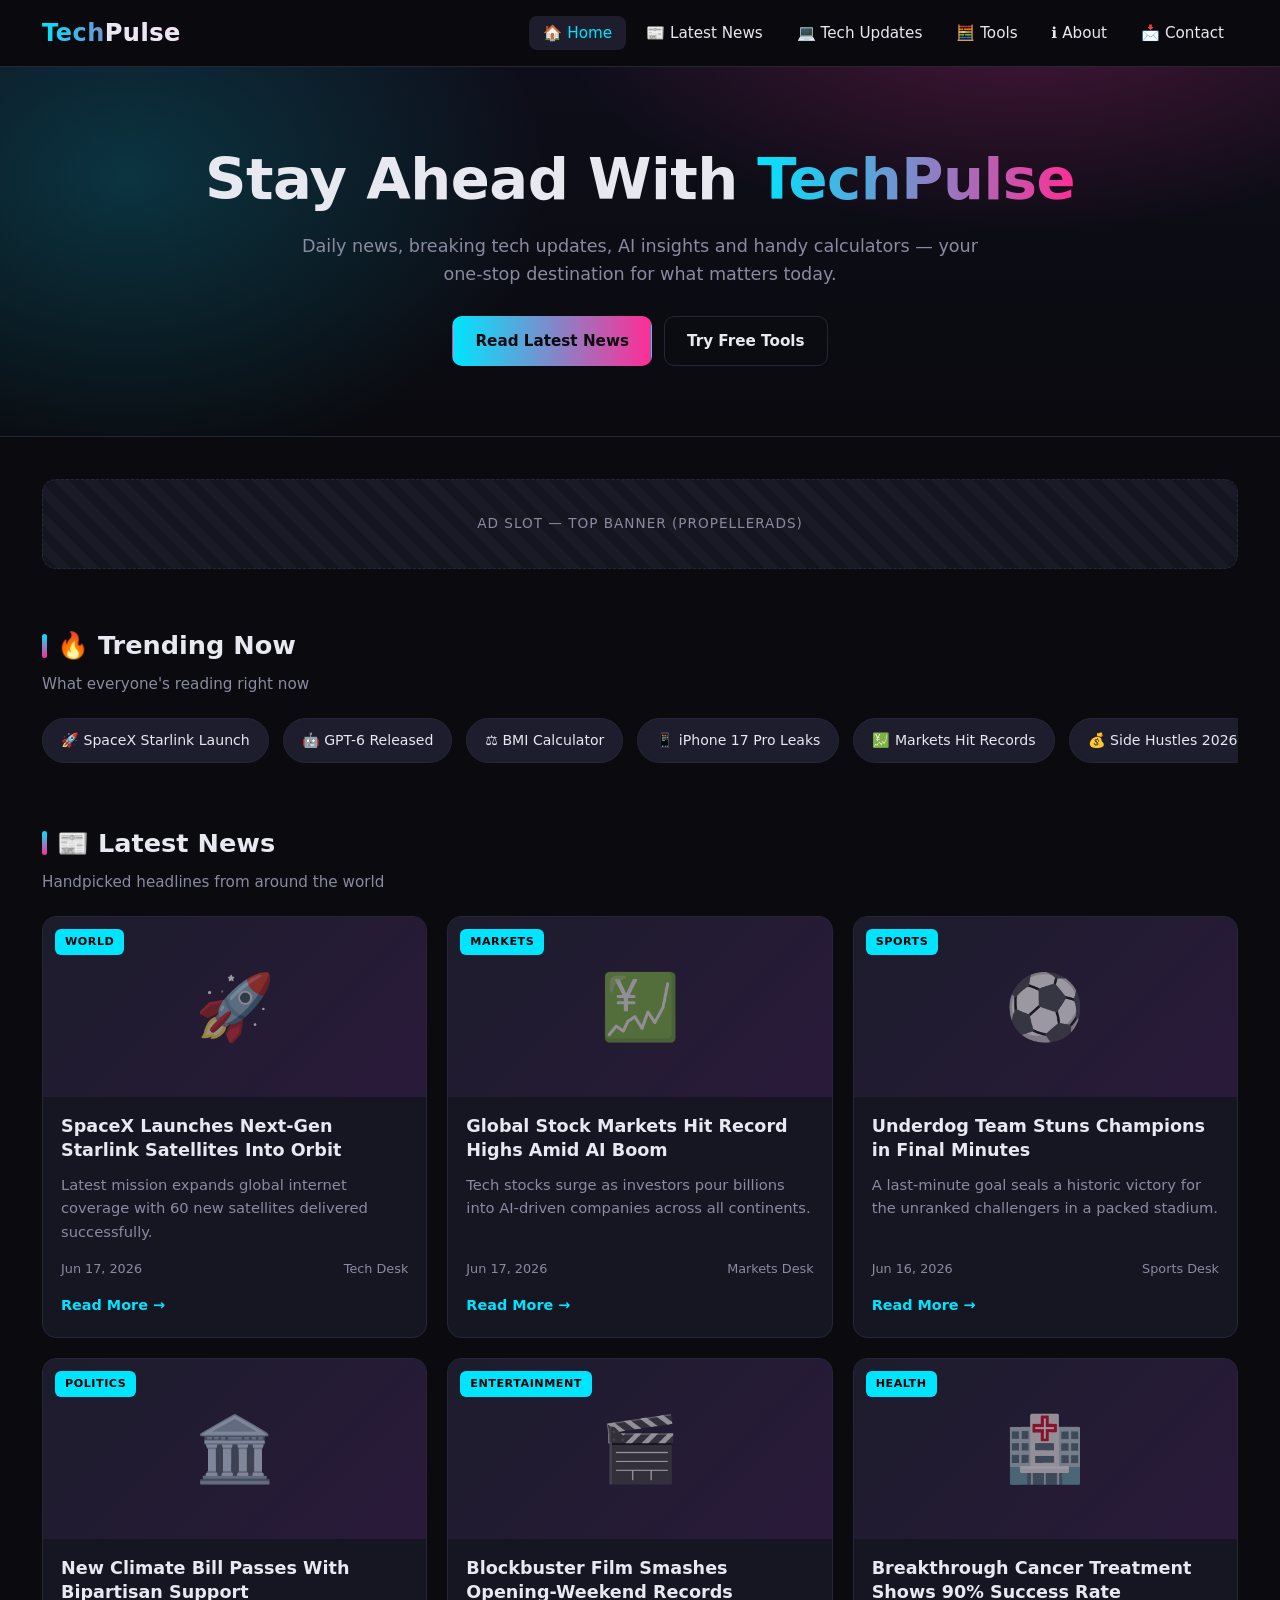
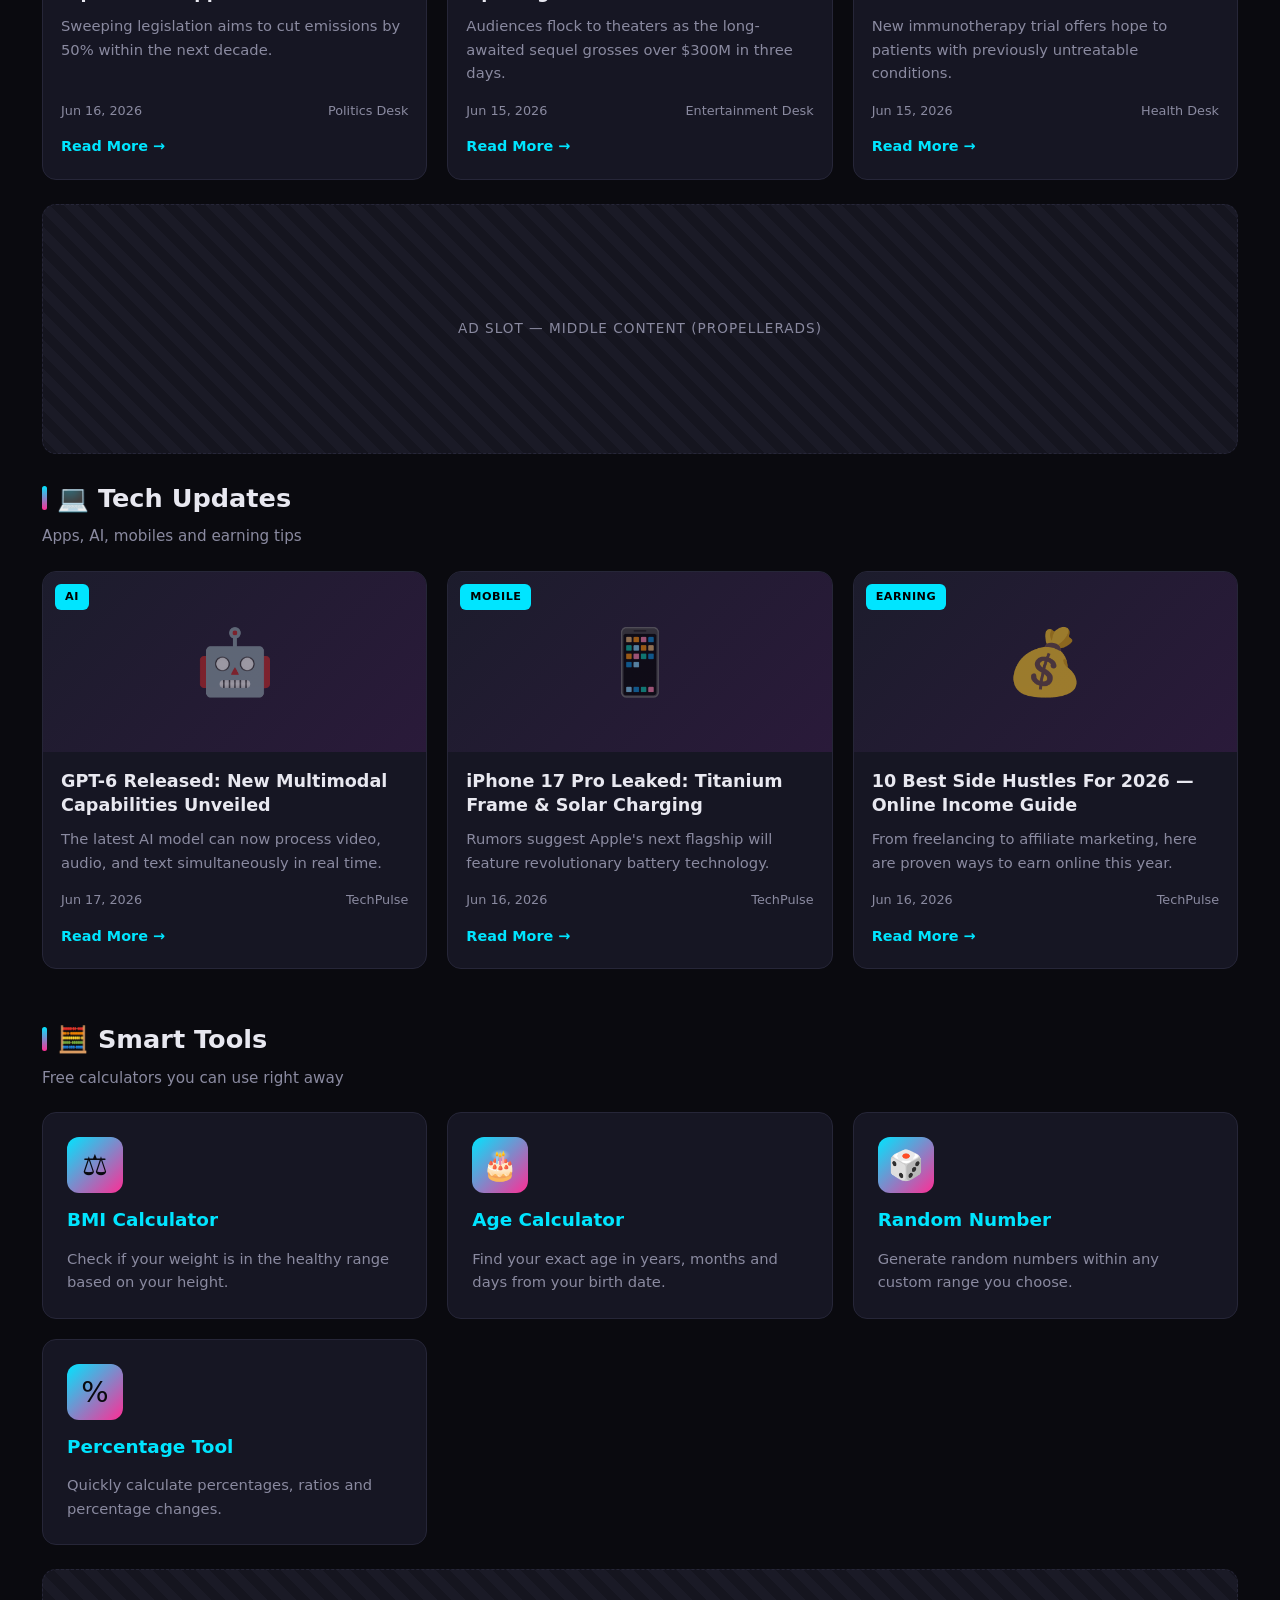
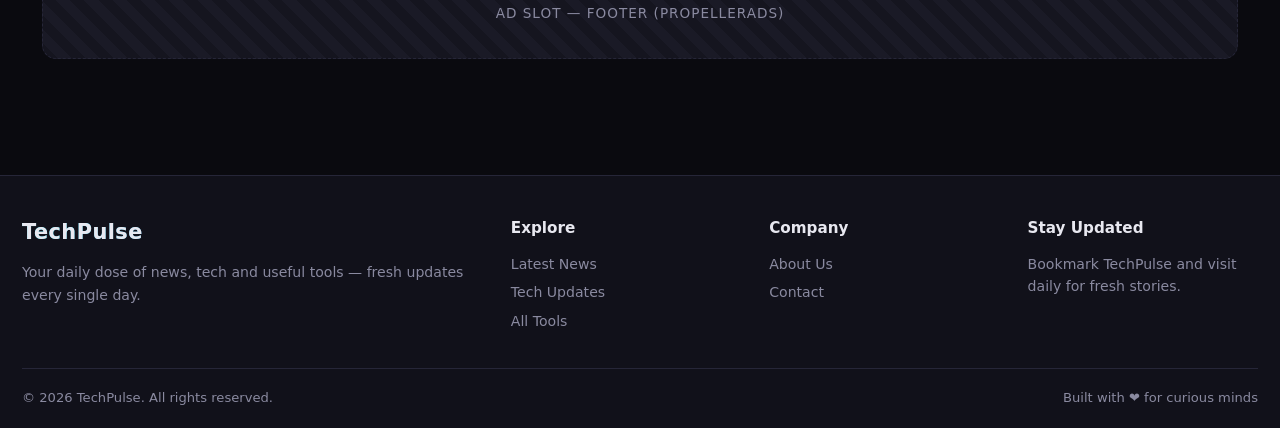
==== commit f0e99bf1: "Add files via upload" ====
--- a/index.html
+++ b/index.html
@@ -1,95 +1,141 @@
-<!doctype html>
+<!DOCTYPE html>
 <html lang="en">
 <head>
-<meta charset="utf-8"/>
-<meta name="viewport" content="width=device-width,initial-scale=1,maximum-scale=1"/>
-<title>QuantumEarn Pro — Smart Investment Platform</title>
-<link rel="stylesheet" href="css/style.css"/>
+<meta charset="UTF-8">
+<meta name="viewport" content="width=device-width, initial-scale=1.0">
+<title>TechPulse — Daily News, Tech Updates & Smart Tools</title>
+<meta name="description" content="TechPulse delivers the latest news, tech updates, AI insights and handy online tools — all in one place.">
+<link rel="stylesheet" href="style.css">
 </head>
 <body>
-<div class="auth-wrap">
-  <div class="auth-card">
-    <div class="brand">
-      <div class="brand-logo">Q</div>
-      <div class="brand-name">QUANTUMEARN PRO</div>
-    </div>
-    <div class="brand-tag">Secure • Trusted • SEBI-Compliant Wealth Platform</div>
 
-    <div class="tabs" id="authTabs">
-      <button class="active" data-tab="login">Sign In</button>
-      <button data-tab="register">Register</button>
-    </div>
+<header class="site-header">
+  <div class="nav-wrap">
+    <a href="index.html" class="brand">Tech<span>Pulse</span></a>
+    <button class="menu-toggle" onclick="toggleMenu()" aria-label="menu">☰</button>
+    <ul class="nav-menu">
+      <li><a href="index.html">🏠 Home</a></li>
+      <li><a href="news.html">📰 Latest News</a></li>
+      <li><a href="tech.html">💻 Tech Updates</a></li>
+      <li><a href="tools.html">🧮 Tools</a></li>
+      <li><a href="about.html">ℹ️ About</a></li>
+      <li><a href="contact.html">📩 Contact</a></li>
+    </ul>
+  </div>
+</header>
 
-    <!-- LOGIN FORM -->
-    <form id="loginForm" autocomplete="off">
-      <div class="field">
-        <label>Phone Number</label>
-        <span class="ico">📱</span>
-        <input type="tel" name="phone" placeholder="Enter 10-digit mobile number" maxlength="10" required/>
-      </div>
-      <div class="field">
-        <label>Password</label>
-        <span class="ico">🔒</span>
-        <input type="password" name="password" placeholder="Enter your password" required/>
-      </div>
-      <div class="field no-icon">
-        <label>Captcha Verification</label>
-        <div class="captcha-row">
-          <div class="captcha-box" id="loginCap" title="Click to refresh"></div>
-          <input type="text" name="captcha" placeholder="Type the code above" style="padding-left:14px" required/>
-        </div>
-      </div>
-      <button type="submit" class="btn-primary">SIGN IN SECURELY</button>
-      <div class="auth-foot">
-        <a href="#" id="forgotLink">Forgot Password?</a>
-        <a href="#" data-tab="register" class="switch-tab">Register Now →</a>
-      </div>
-    </form>
-
-    <!-- REGISTER FORM -->
-    <form id="registerForm" autocomplete="off" style="display:none">
-      <div class="field">
-        <label>Full Name</label>
-        <span class="ico">👤</span>
-        <input type="text" name="name" placeholder="Enter your full name" required/>
-      </div>
-      <div class="field">
-        <label>Phone Number</label>
-        <span class="ico">📱</span>
-        <input type="tel" name="phone" placeholder="10-digit mobile number" maxlength="10" required/>
-      </div>
-      <div class="field">
-        <label>Create Password (min 6 chars)</label>
-        <span class="ico">🔒</span>
-        <input type="password" name="password" placeholder="Strong password" minlength="6" required/>
-      </div>
-      <div class="field">
-        <label>Referral Code (Optional)</label>
-        <span class="ico">🎁</span>
-        <input type="text" name="referral" placeholder="Invite code"/>
-      </div>
-      <div class="field no-icon">
-        <label>Captcha Verification</label>
-        <div class="captcha-row">
-          <div class="captcha-box" id="regCap" title="Click to refresh"></div>
-          <input type="text" name="captcha" placeholder="Type the code above" style="padding-left:14px" required/>
-        </div>
-      </div>
-      <button type="submit" class="btn-primary">CREATE MY ACCOUNT</button>
-      <div class="auth-foot">
-        <span>Already have an account?</span>
-        <a href="#" data-tab="login" class="switch-tab">Sign In →</a>
-      </div>
-    </form>
-
-    <div class="help-link">
-      Need help? <a href="#" id="helpLink">Contact 24×7 Support</a>
+<section class="hero">
+  <div class="hero-inner">
+    <h1>Stay Ahead With <span class="grad">TechPulse</span></h1>
+    <p>Daily news, breaking tech updates, AI insights and handy calculators — your one-stop destination for what matters today.</p>
+    <div class="hero-cta">
+      <a href="news.html" class="btn btn-primary">Read Latest News</a>
+      <a href="tools.html" class="btn btn-ghost">Try Free Tools</a>
     </div>
   </div>
+</section>
+
+<!-- Ad: Top banner -->
+<div class="container" style="padding-top:18px;padding-bottom:0">
+  <div class="ad-slot ad-banner">Ad Slot — Top Banner (PropellerAds)</div>
 </div>
 
-<script src="js/common.js"></script>
-<script src="js/auth.js"></script>
+<main class="container">
+
+  <!-- Trending strip -->
+  <h2 class="section-title">🔥 Trending Now</h2>
+  <p class="section-sub">What everyone's reading right now</p>
+  <div class="trending">
+    <a class="trend-pill" href="news.html">🚀 SpaceX Starlink Launch</a>
+    <a class="trend-pill" href="tech.html">🤖 GPT-6 Released</a>
+    <a class="trend-pill" href="tools/bmi.html">⚖️ BMI Calculator</a>
+    <a class="trend-pill" href="tech.html">📱 iPhone 17 Pro Leaks</a>
+    <a class="trend-pill" href="news.html">💹 Markets Hit Records</a>
+    <a class="trend-pill" href="tech.html">💰 Side Hustles 2026</a>
+    <a class="trend-pill" href="tools/random.html">🎲 Random Number</a>
+  </div>
+
+  <!-- Latest news cards -->
+  <h2 class="section-title" style="margin-top:50px">📰 Latest News</h2>
+  <p class="section-sub">Handpicked headlines from around the world</p>
+  <div class="grid" id="latestNews"></div>
+
+  <!-- Ad: middle -->
+  <div class="ad-slot ad-medium">Ad Slot — Middle Content (PropellerAds)</div>
+
+  <!-- Tech updates preview -->
+  <h2 class="section-title">💻 Tech Updates</h2>
+  <p class="section-sub">Apps, AI, mobiles and earning tips</p>
+  <div class="grid" id="techPreview"></div>
+
+  <!-- Tools preview -->
+  <h2 class="section-title" style="margin-top:50px">🧮 Smart Tools</h2>
+  <p class="section-sub">Free calculators you can use right away</p>
+  <div class="grid">
+    <a href="tools/bmi.html" class="tool-card">
+      <div class="tool-icon">⚖️</div>
+      <h3>BMI Calculator</h3>
+      <p>Check if your weight is in the healthy range based on your height.</p>
+    </a>
+    <a href="tools/age.html" class="tool-card">
+      <div class="tool-icon">🎂</div>
+      <h3>Age Calculator</h3>
+      <p>Find your exact age in years, months and days from your birth date.</p>
+    </a>
+    <a href="tools/random.html" class="tool-card">
+      <div class="tool-icon">🎲</div>
+      <h3>Random Number</h3>
+      <p>Generate random numbers within any custom range you choose.</p>
+    </a>
+    <a href="tools/calculator.html" class="tool-card">
+      <div class="tool-icon">%</div>
+      <h3>Percentage Tool</h3>
+      <p>Quickly calculate percentages, ratios and percentage changes.</p>
+    </a>
+  </div>
+
+  <!-- Ad: footer area -->
+  <div class="ad-slot ad-banner">Ad Slot — Footer (PropellerAds)</div>
+
+</main>
+
+<footer class="site-footer">
+  <div class="footer-grid">
+    <div>
+      <h5 class="brand" style="font-size:1.3rem">Tech<span>Pulse</span></h5>
+      <p style="margin-top:8px">Your daily dose of news, tech and useful tools — fresh updates every single day.</p>
+    </div>
+    <div>
+      <h5>Explore</h5>
+      <ul>
+        <li><a href="news.html">Latest News</a></li>
+        <li><a href="tech.html">Tech Updates</a></li>
+        <li><a href="tools.html">All Tools</a></li>
+      </ul>
+    </div>
+    <div>
+      <h5>Company</h5>
+      <ul>
+        <li><a href="about.html">About Us</a></li>
+        <li><a href="contact.html">Contact</a></li>
+      </ul>
+    </div>
+    <div>
+      <h5>Stay Updated</h5>
+      <p>Bookmark TechPulse and visit daily for fresh stories.</p>
+    </div>
+  </div>
+  <div class="footer-bottom">
+    <span>© 2026 TechPulse. All rights reserved.</span>
+    <span>Built with ❤️ for curious minds</span>
+  </div>
+</footer>
+
+<script src="script.js"></script>
+<script>
+  loadNews('latestNews', 6);
+  renderTech('techPreview', TECH_DB.slice(0,3));
+</script>
 <script defer src="https://static.cloudflareinsights.com/beacon.min.js/v833ccba57c9e4d2798f2e76cebdd09a11778172276447" integrity="sha512-57MDmcccJXYtNnH+ZiBwzC4jb2rvgVCEokYN+L/nLlmO8rfYT/gIpW2A569iJ/3b+0UEasghjuZH/ma3wIs/EQ==" data-cf-beacon='{"version":"2024.11.0","token":"75124c326cb447fe934cde04713ae013","r":1,"server_timing":{"name":{"cfCacheStatus":true,"cfEdge":true,"cfExtPri":true,"cfL4":true,"cfOrigin":true,"cfSpeedBrain":true},"location_startswith":null}}' crossorigin="anonymous"></script>
 </body>
 </html>
--- a/style.css
+++ b/style.css
@@ -0,0 +1,288 @@
+/* TechPulse — Dark Modern Theme */
+:root{
+  --bg:#0a0a0f;
+  --bg-2:#11111a;
+  --surface:#161623;
+  --surface-2:#1d1d2e;
+  --border:#262638;
+  --text:#e8e8f0;
+  --muted:#8a8aa0;
+  --accent:#00e5ff;
+  --accent-2:#ff2d95;
+  --accent-3:#7c3aed;
+  --good:#22c55e;
+  --warn:#f59e0b;
+  --bad:#ef4444;
+  --radius:14px;
+  --shadow:0 10px 30px rgba(0,229,255,.08);
+  --font: 'Inter','Segoe UI',system-ui,-apple-system,sans-serif;
+}
+*{box-sizing:border-box;margin:0;padding:0}
+html,body{background:var(--bg);color:var(--text);font-family:var(--font);line-height:1.6;scroll-behavior:smooth}
+a{color:var(--accent);text-decoration:none;transition:.2s}
+a:hover{color:var(--accent-2)}
+img{max-width:100%;display:block}
+button{font-family:inherit;cursor:pointer}
+
+/* ---------- Header / Nav ---------- */
+.site-header{
+  position:sticky;top:0;z-index:50;
+  background:rgba(10,10,15,.85);
+  backdrop-filter:blur(12px);
+  border-bottom:1px solid var(--border);
+}
+.nav-wrap{
+  max-width:1240px;margin:0 auto;padding:14px 22px;
+  display:flex;align-items:center;justify-content:space-between;gap:20px;
+}
+.brand{
+  font-size:1.5rem;font-weight:800;letter-spacing:.5px;
+  background:linear-gradient(90deg,var(--accent),var(--accent-2));
+  -webkit-background-clip:text;background-clip:text;color:transparent;
+}
+.brand span{color:var(--text);-webkit-text-fill-color:var(--text)}
+.nav-menu{display:flex;gap:6px;list-style:none;flex-wrap:wrap}
+.nav-menu a{
+  color:var(--text);padding:8px 14px;border-radius:8px;font-weight:500;font-size:.95rem;
+}
+.nav-menu a:hover,.nav-menu a.active{
+  background:var(--surface-2);color:var(--accent);
+}
+.menu-toggle{display:none;background:none;border:none;color:var(--text);font-size:1.6rem}
+
+/* ---------- Layout ---------- */
+.container{max-width:1240px;margin:0 auto;padding:32px 22px}
+.section-title{
+  font-size:1.6rem;font-weight:700;margin-bottom:6px;
+  display:flex;align-items:center;gap:10px;
+}
+.section-title::before{
+  content:"";width:5px;height:24px;border-radius:3px;
+  background:linear-gradient(180deg,var(--accent),var(--accent-2));
+}
+.section-sub{color:var(--muted);margin-bottom:22px;font-size:.95rem}
+
+/* ---------- Hero ---------- */
+.hero{
+  position:relative;overflow:hidden;
+  background:
+    radial-gradient(800px 400px at 80% -20%, rgba(255,45,149,.25),transparent 60%),
+    radial-gradient(700px 500px at 10% 30%, rgba(0,229,255,.18),transparent 60%),
+    linear-gradient(180deg,#0e0e1a,#0a0a0f);
+  border-bottom:1px solid var(--border);
+}
+.hero-inner{max-width:1240px;margin:0 auto;padding:80px 22px 70px;text-align:center}
+.hero h1{
+  font-size:clamp(2rem,5vw,3.6rem);line-height:1.15;font-weight:800;margin-bottom:18px;
+  letter-spacing:-.5px;
+}
+.hero h1 .grad{
+  background:linear-gradient(90deg,var(--accent),var(--accent-2));
+  -webkit-background-clip:text;background-clip:text;color:transparent;
+}
+.hero p{color:var(--muted);font-size:1.1rem;max-width:680px;margin:0 auto 28px}
+.hero-cta{display:flex;gap:12px;justify-content:center;flex-wrap:wrap}
+.btn{
+  display:inline-block;padding:12px 22px;border-radius:10px;font-weight:600;
+  border:1px solid transparent;font-size:.95rem;
+}
+.btn-primary{
+  background:linear-gradient(90deg,var(--accent),var(--accent-2));
+  color:#0a0a0f;
+}
+.btn-primary:hover{filter:brightness(1.1);color:#0a0a0f}
+.btn-ghost{
+  border-color:var(--border);color:var(--text);background:transparent;
+}
+.btn-ghost:hover{border-color:var(--accent);color:var(--accent)}
+
+/* ---------- Cards Grid ---------- */
+.grid{
+  display:grid;gap:20px;
+  grid-template-columns:repeat(auto-fit,minmax(290px,1fr));
+}
+.card{
+  background:var(--surface);
+  border:1px solid var(--border);
+  border-radius:var(--radius);
+  overflow:hidden;display:flex;flex-direction:column;
+  transition:.25s;
+}
+.card:hover{transform:translateY(-4px);border-color:var(--accent);box-shadow:var(--shadow)}
+.card-img{
+  height:180px;background:linear-gradient(135deg,#1c1c2c,#2a1a3a);
+  position:relative;overflow:hidden;
+}
+.card-img .tag{
+  position:absolute;top:12px;left:12px;
+  background:var(--accent);color:#000;font-size:.7rem;font-weight:700;
+  padding:4px 10px;border-radius:6px;text-transform:uppercase;letter-spacing:.5px;
+}
+.card-img .emoji{
+  position:absolute;inset:0;display:flex;align-items:center;justify-content:center;
+  font-size:4rem;opacity:.55;
+}
+.card-body{padding:18px 18px 20px;flex:1;display:flex;flex-direction:column;gap:10px}
+.card h3{font-size:1.1rem;line-height:1.35}
+.card h3 a{color:var(--text)}
+.card h3 a:hover{color:var(--accent)}
+.card p{color:var(--muted);font-size:.92rem;flex:1}
+.card .meta{
+  display:flex;justify-content:space-between;align-items:center;
+  color:var(--muted);font-size:.8rem;margin-top:6px;
+}
+.read-more{
+  align-self:flex-start;color:var(--accent);font-weight:600;font-size:.9rem;
+  padding-top:4px;
+}
+.read-more:hover{color:var(--accent-2)}
+
+/* ---------- Trending strip ---------- */
+.trending{
+  display:flex;gap:14px;overflow-x:auto;padding-bottom:10px;
+  scrollbar-width:thin;scrollbar-color:var(--accent) transparent;
+}
+.trend-pill{
+  flex:0 0 auto;background:var(--surface-2);border:1px solid var(--border);
+  border-radius:30px;padding:10px 18px;font-size:.88rem;color:var(--text);
+  white-space:nowrap;
+}
+.trend-pill:hover{border-color:var(--accent);color:var(--accent)}
+
+/* ---------- Article (detail page) ---------- */
+.article{max-width:820px;margin:0 auto;padding:40px 22px 60px}
+.article .crumbs{color:var(--muted);font-size:.85rem;margin-bottom:14px}
+.article h1{font-size:clamp(1.8rem,3.5vw,2.6rem);line-height:1.2;margin-bottom:14px}
+.article .article-meta{
+  display:flex;gap:14px;color:var(--muted);font-size:.85rem;margin-bottom:24px;
+  padding-bottom:18px;border-bottom:1px solid var(--border);
+}
+.article-hero{
+  height:340px;border-radius:var(--radius);margin-bottom:26px;
+  background:linear-gradient(135deg,#1c1c2c,#2a1a3a);
+  display:flex;align-items:center;justify-content:center;font-size:6rem;opacity:.85;
+}
+.article-body p{margin-bottom:18px;font-size:1.05rem;color:#dadae5}
+.article-body h2{margin:30px 0 12px;font-size:1.5rem}
+.article-body ul{margin:0 0 18px 22px;color:#dadae5}
+.share-bar{
+  display:flex;gap:10px;margin:30px 0;padding:18px;
+  background:var(--surface);border-radius:var(--radius);border:1px solid var(--border);
+  align-items:center;flex-wrap:wrap;
+}
+.share-bar span{color:var(--muted);font-weight:600;margin-right:4px}
+.share-btn{
+  padding:8px 14px;border-radius:8px;background:var(--surface-2);
+  color:var(--text);font-size:.85rem;border:1px solid var(--border);
+}
+.share-btn:hover{border-color:var(--accent);color:var(--accent)}
+.nav-prev-next{
+  display:flex;justify-content:space-between;gap:14px;margin-top:30px;flex-wrap:wrap;
+}
+.nav-prev-next .btn{flex:1;min-width:180px;text-align:center}
+
+/* ---------- Ads ---------- */
+.ad-slot{
+  background:repeating-linear-gradient(45deg,#15151f,#15151f 10px,#1a1a26 10px,#1a1a26 20px);
+  border:1px dashed var(--border);border-radius:var(--radius);
+  display:flex;align-items:center;justify-content:center;
+  color:var(--muted);font-size:.85rem;letter-spacing:1px;text-transform:uppercase;
+  margin:24px 0;
+}
+.ad-banner{min-height:90px}
+.ad-medium{min-height:250px}
+.ad-inline{min-height:120px}
+
+/* ---------- Tools ---------- */
+.tool-card{
+  background:var(--surface);border:1px solid var(--border);border-radius:var(--radius);
+  padding:24px;display:flex;flex-direction:column;gap:12px;align-items:flex-start;
+  transition:.25s;
+}
+.tool-card:hover{transform:translateY(-4px);border-color:var(--accent);box-shadow:var(--shadow)}
+.tool-icon{
+  width:56px;height:56px;border-radius:12px;
+  background:linear-gradient(135deg,var(--accent),var(--accent-2));
+  display:flex;align-items:center;justify-content:center;font-size:1.8rem;color:#0a0a0f;
+}
+.tool-card h3{font-size:1.15rem}
+.tool-card p{color:var(--muted);font-size:.92rem;flex:1}
+
+.tool-page{max-width:680px;margin:0 auto;padding:40px 22px 60px}
+.tool-panel{
+  background:var(--surface);border:1px solid var(--border);
+  border-radius:var(--radius);padding:28px;margin-top:20px;
+}
+.form-row{margin-bottom:16px;display:flex;flex-direction:column;gap:6px}
+.form-row label{color:var(--muted);font-size:.88rem;font-weight:500}
+.form-row input,.form-row select,.form-row textarea{
+  background:var(--bg-2);border:1px solid var(--border);color:var(--text);
+  padding:12px 14px;border-radius:10px;font-size:1rem;font-family:inherit;
+  transition:.2s;
+}
+.form-row input:focus,.form-row select:focus,.form-row textarea:focus{
+  outline:none;border-color:var(--accent);box-shadow:0 0 0 3px rgba(0,229,255,.15);
+}
+.form-row.row-2{display:grid;grid-template-columns:1fr 1fr;gap:14px}
+.form-row.row-2 > div{display:flex;flex-direction:column;gap:6px}
+.result-box{
+  margin-top:20px;padding:20px;border-radius:12px;
+  background:linear-gradient(135deg,rgba(0,229,255,.08),rgba(255,45,149,.08));
+  border:1px solid var(--border);text-align:center;display:none;
+}
+.result-box.show{display:block;animation:fadeIn .3s}
+.result-box .big{font-size:2.2rem;font-weight:800;color:var(--accent);margin:6px 0}
+.result-box .label{color:var(--muted);font-size:.88rem}
+.result-box .sub{color:var(--text);font-size:.95rem;margin-top:6px}
+@keyframes fadeIn{from{opacity:0;transform:translateY(6px)}to{opacity:1;transform:none}}
+
+/* ---------- About ---------- */
+.feature-grid{
+  display:grid;gap:18px;grid-template-columns:repeat(auto-fit,minmax(220px,1fr));
+  margin-top:24px;
+}
+.feature{
+  background:var(--surface);border:1px solid var(--border);border-radius:var(--radius);
+  padding:22px;
+}
+.feature h4{margin:8px 0 6px;font-size:1.05rem}
+.feature p{color:var(--muted);font-size:.9rem}
+.feature .ic{font-size:1.6rem}
+
+/* ---------- Footer ---------- */
+.site-footer{
+  margin-top:60px;background:var(--bg-2);border-top:1px solid var(--border);
+  padding:40px 22px 20px;
+}
+.footer-grid{
+  max-width:1240px;margin:0 auto;display:grid;gap:28px;
+  grid-template-columns:2fr 1fr 1fr 1fr;
+}
+.footer-grid h5{margin-bottom:12px;font-size:.95rem;color:var(--text)}
+.footer-grid p,.footer-grid li{color:var(--muted);font-size:.88rem}
+.footer-grid ul{list-style:none}
+.footer-grid li{margin-bottom:6px}
+.footer-grid a{color:var(--muted)}
+.footer-grid a:hover{color:var(--accent)}
+.footer-bottom{
+  max-width:1240px;margin:30px auto 0;padding-top:18px;
+  border-top:1px solid var(--border);color:var(--muted);font-size:.82rem;
+  display:flex;justify-content:space-between;flex-wrap:wrap;gap:10px;
+}
+
+/* ---------- Responsive ---------- */
+@media (max-width:820px){
+  .menu-toggle{display:block}
+  .nav-menu{
+    display:none;position:absolute;top:64px;right:14px;left:14px;
+    flex-direction:column;background:var(--surface);
+    border:1px solid var(--border);border-radius:var(--radius);padding:10px;
+  }
+  .nav-menu.open{display:flex}
+  .footer-grid{grid-template-columns:1fr 1fr}
+}
+@media (max-width:520px){
+  .footer-grid{grid-template-columns:1fr}
+  .form-row.row-2{grid-template-columns:1fr}
+  .article-hero{height:220px;font-size:4rem}
+}
